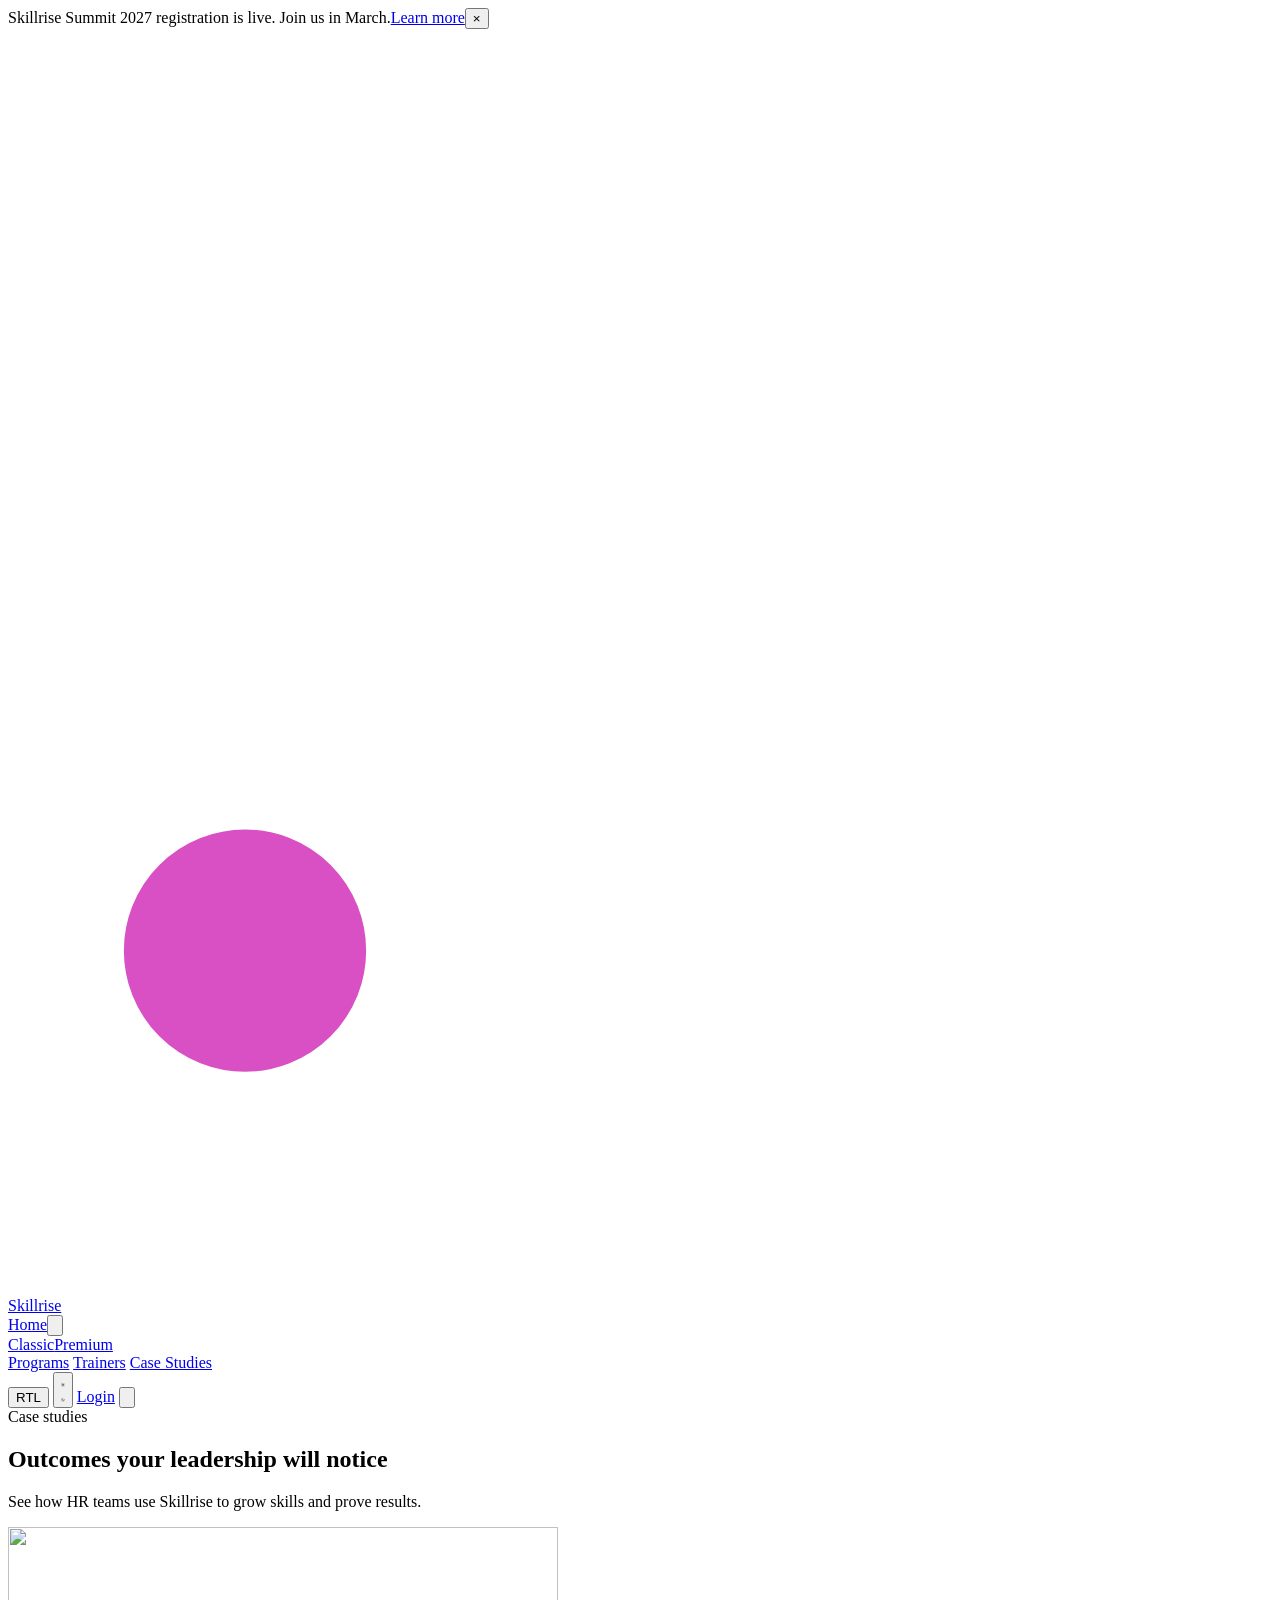
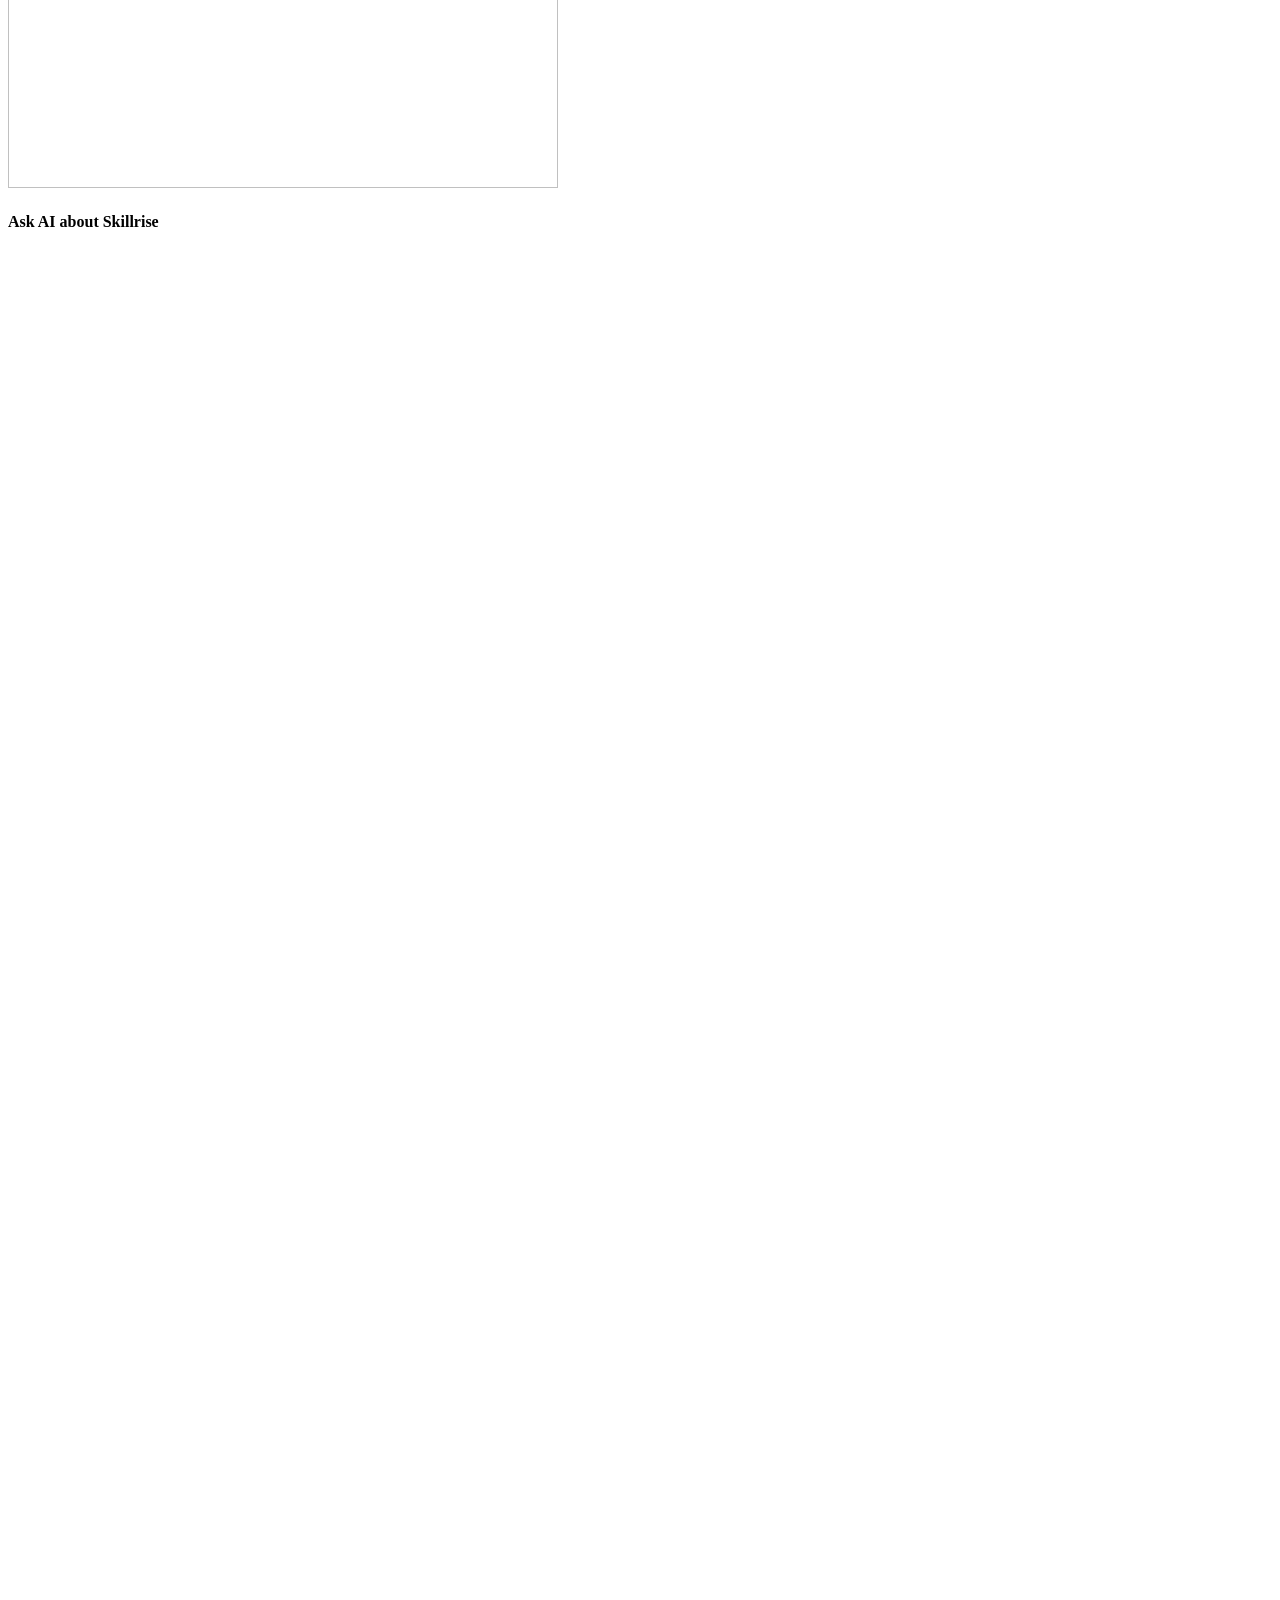
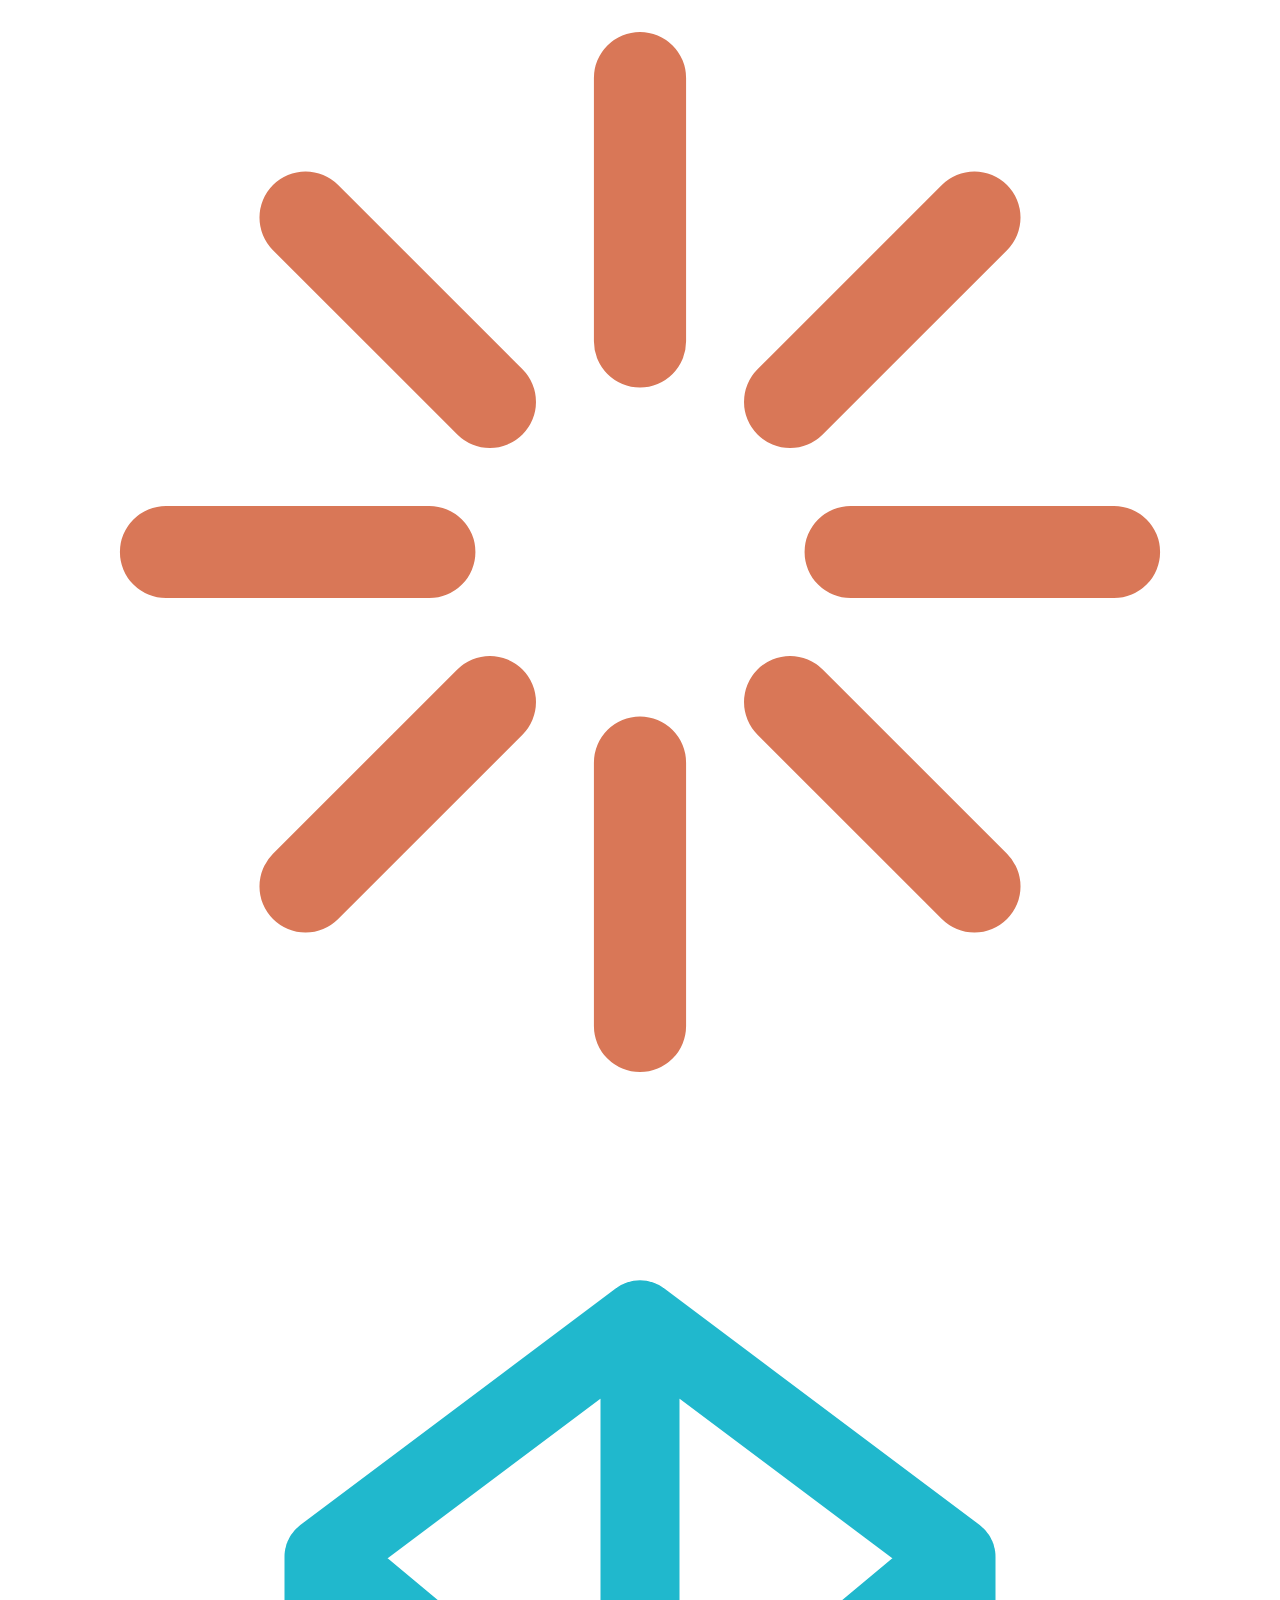
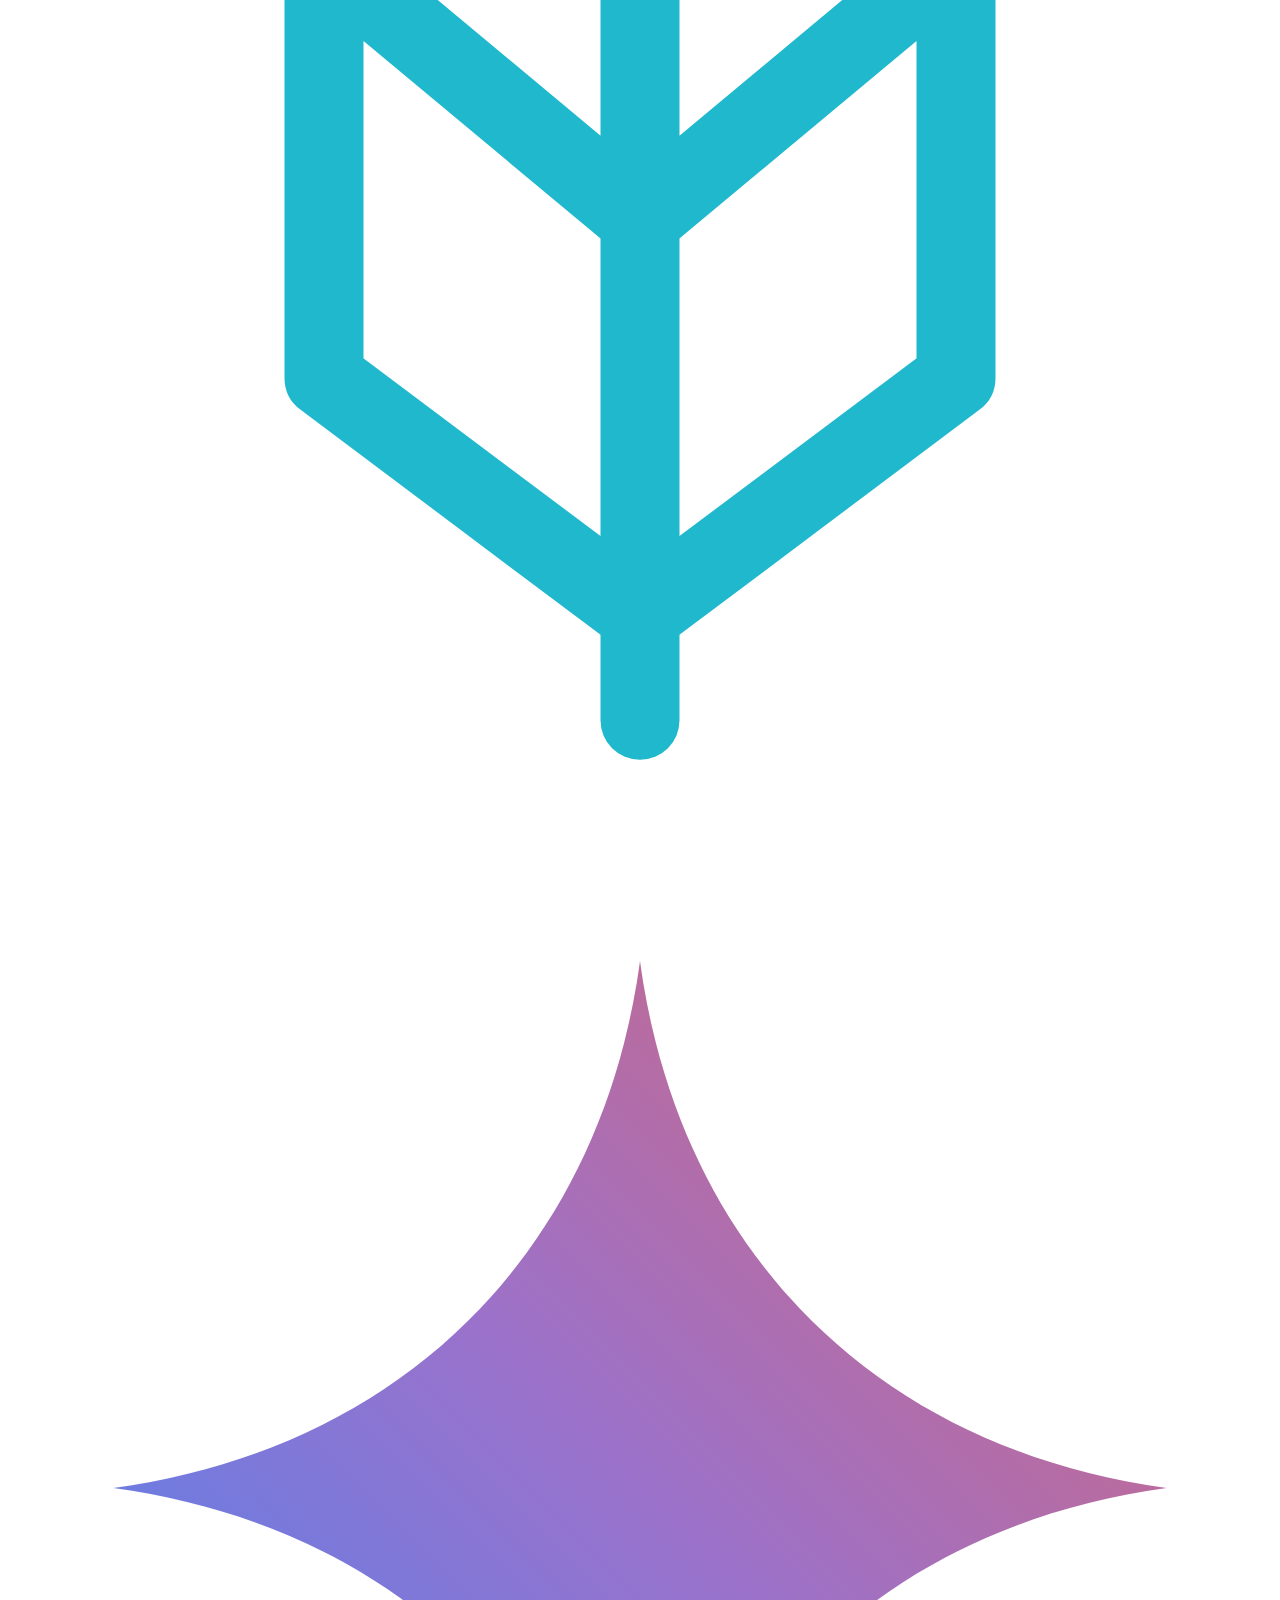
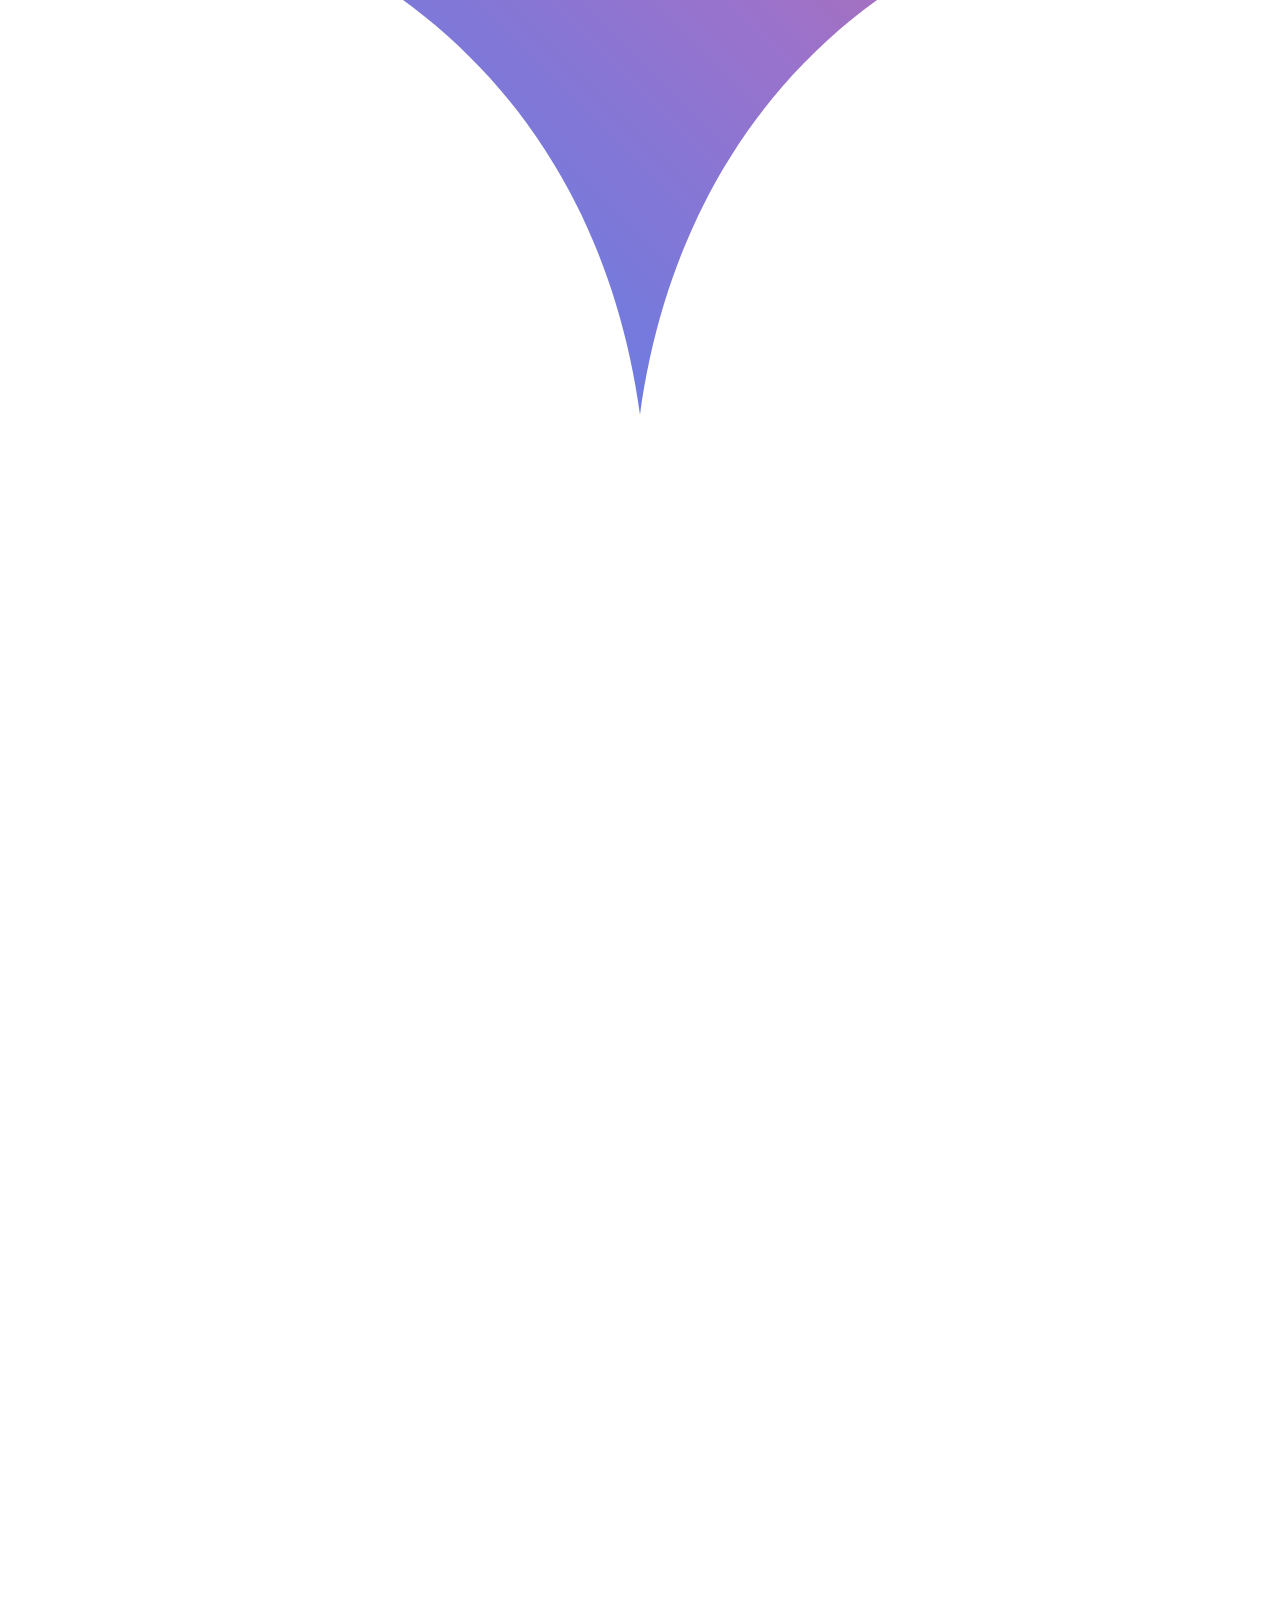
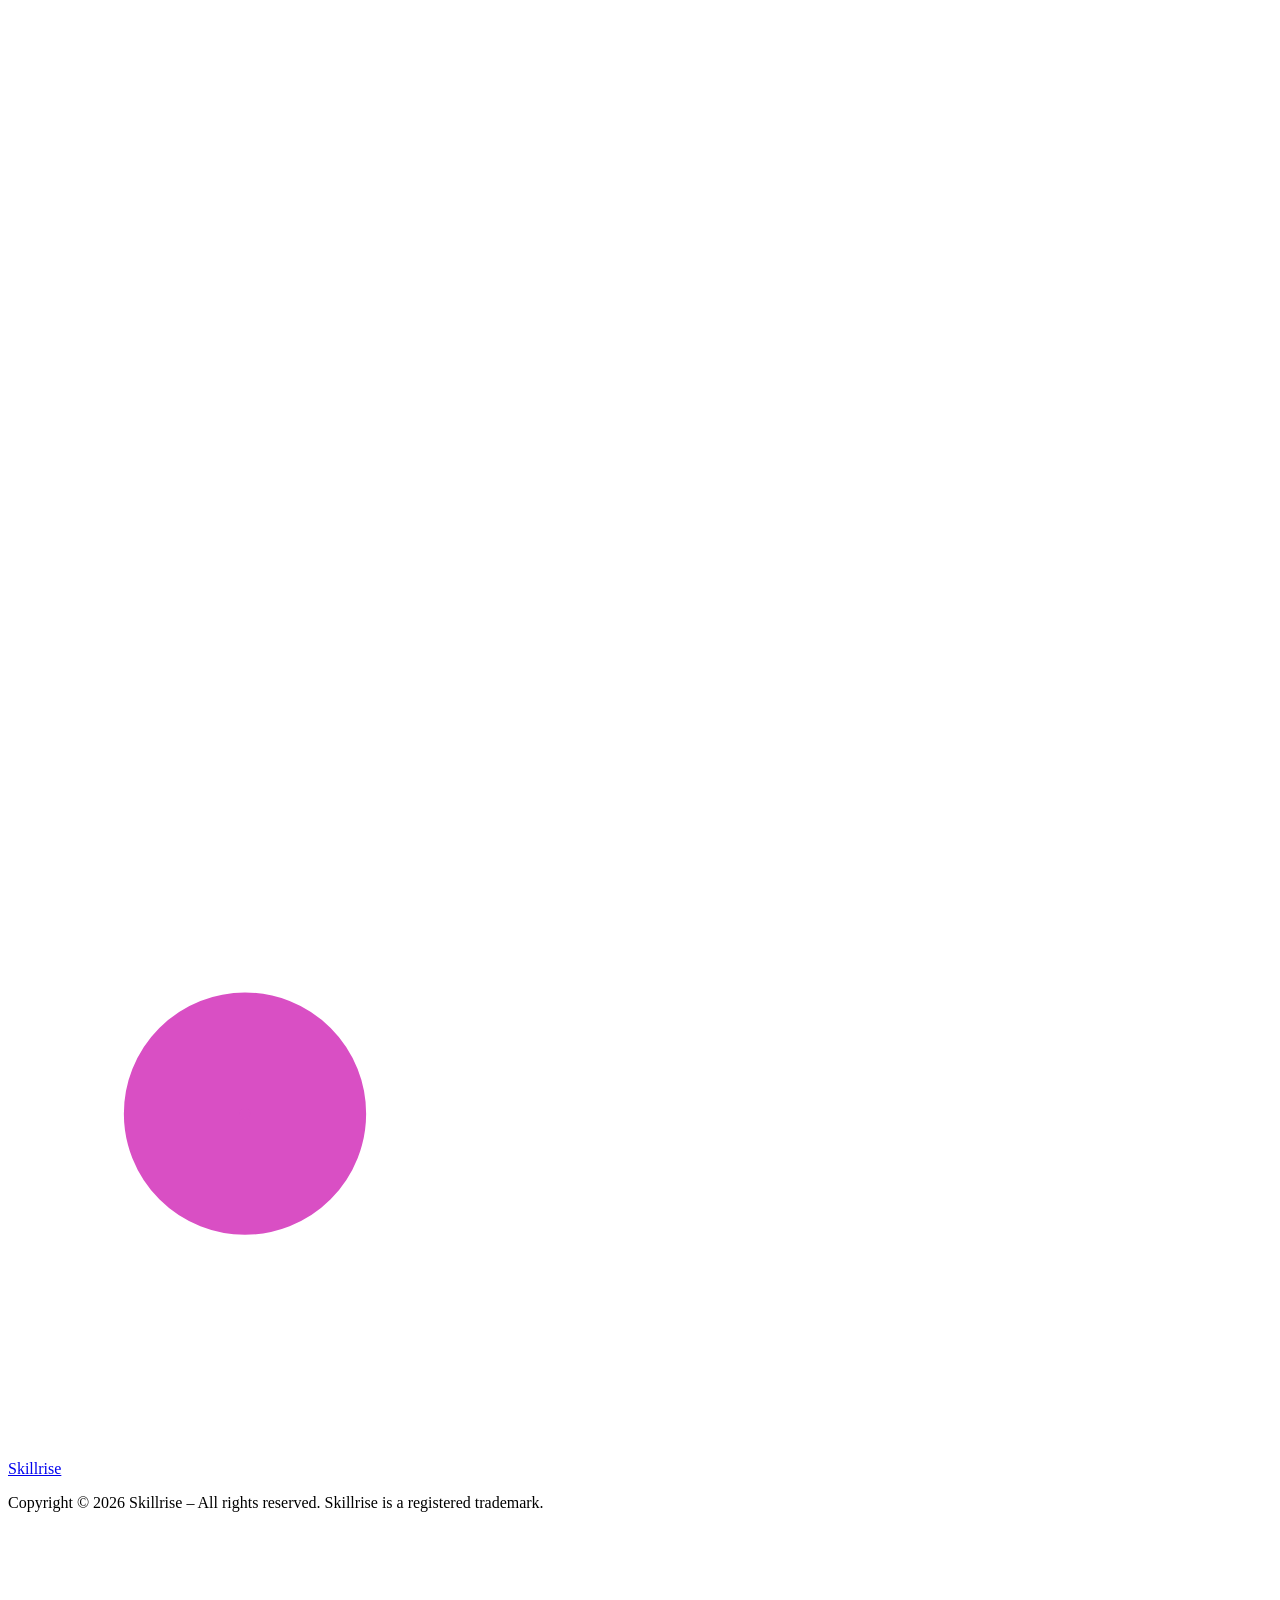
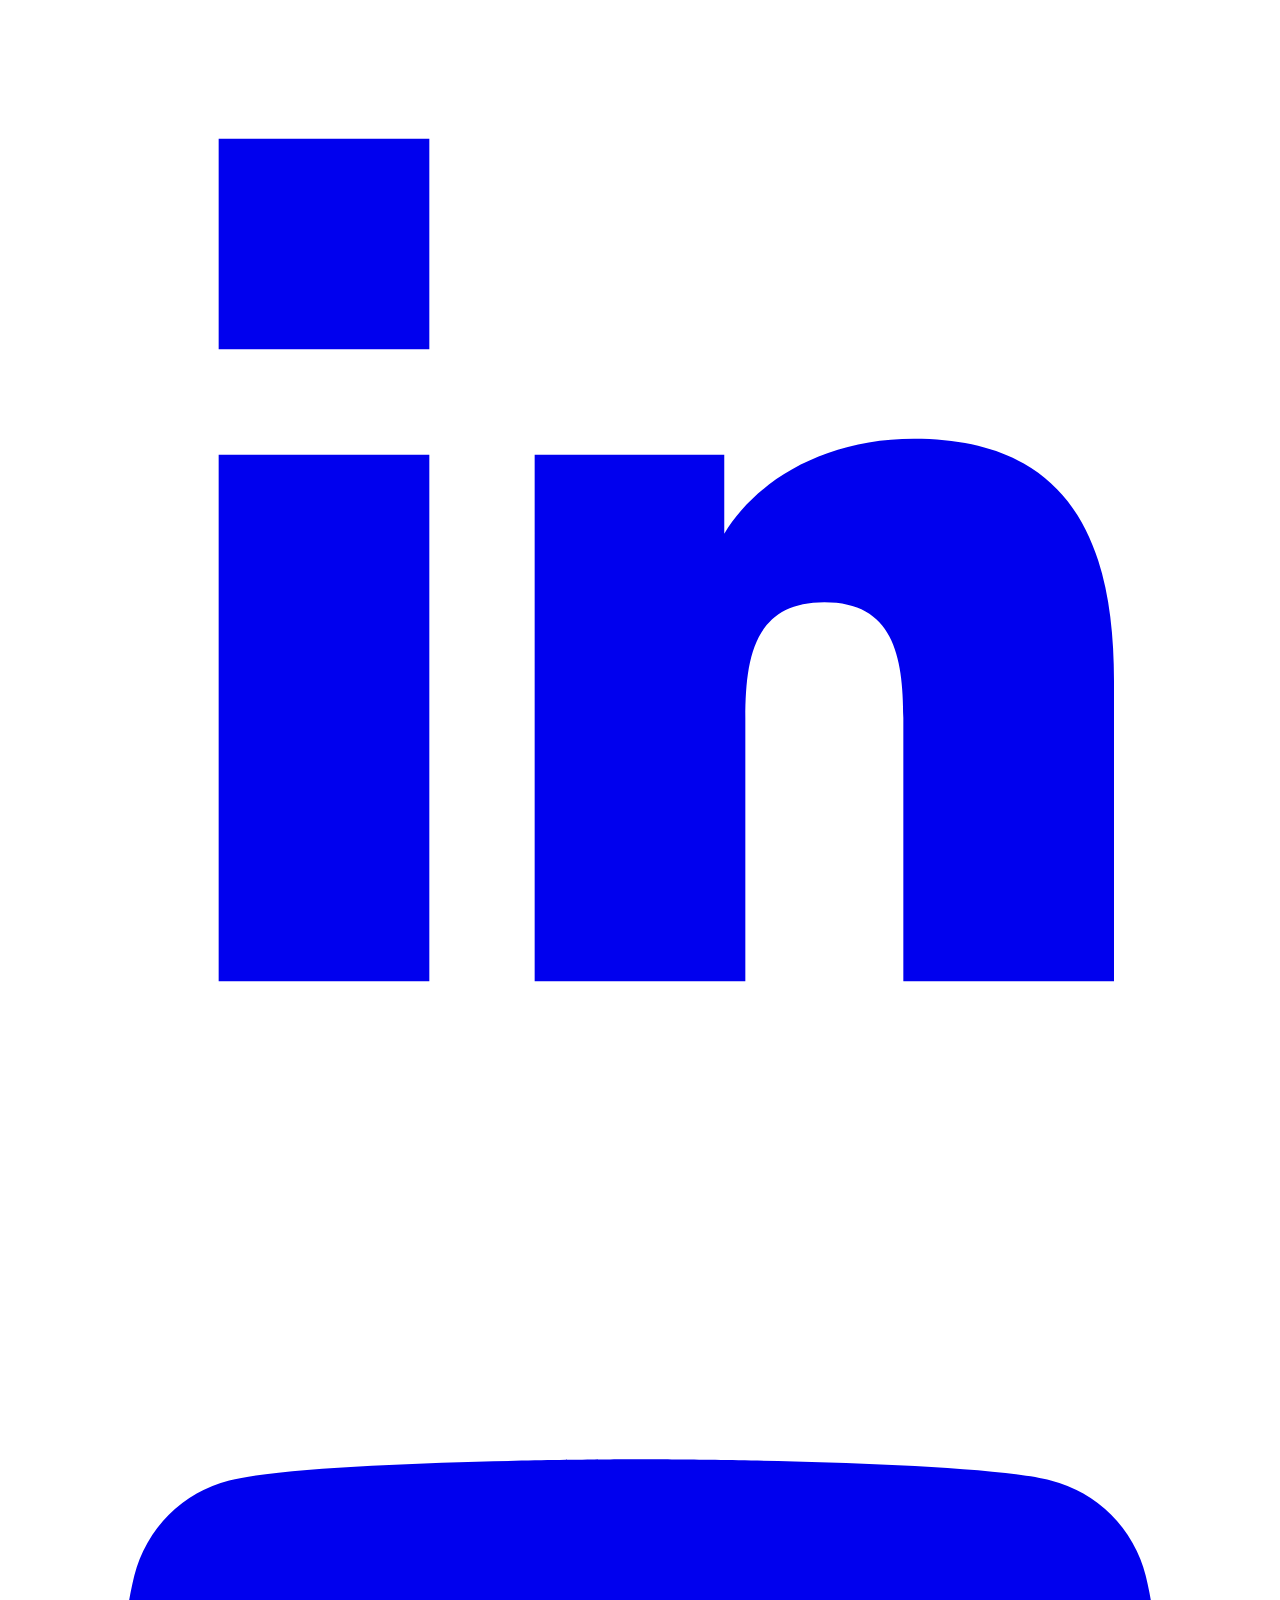
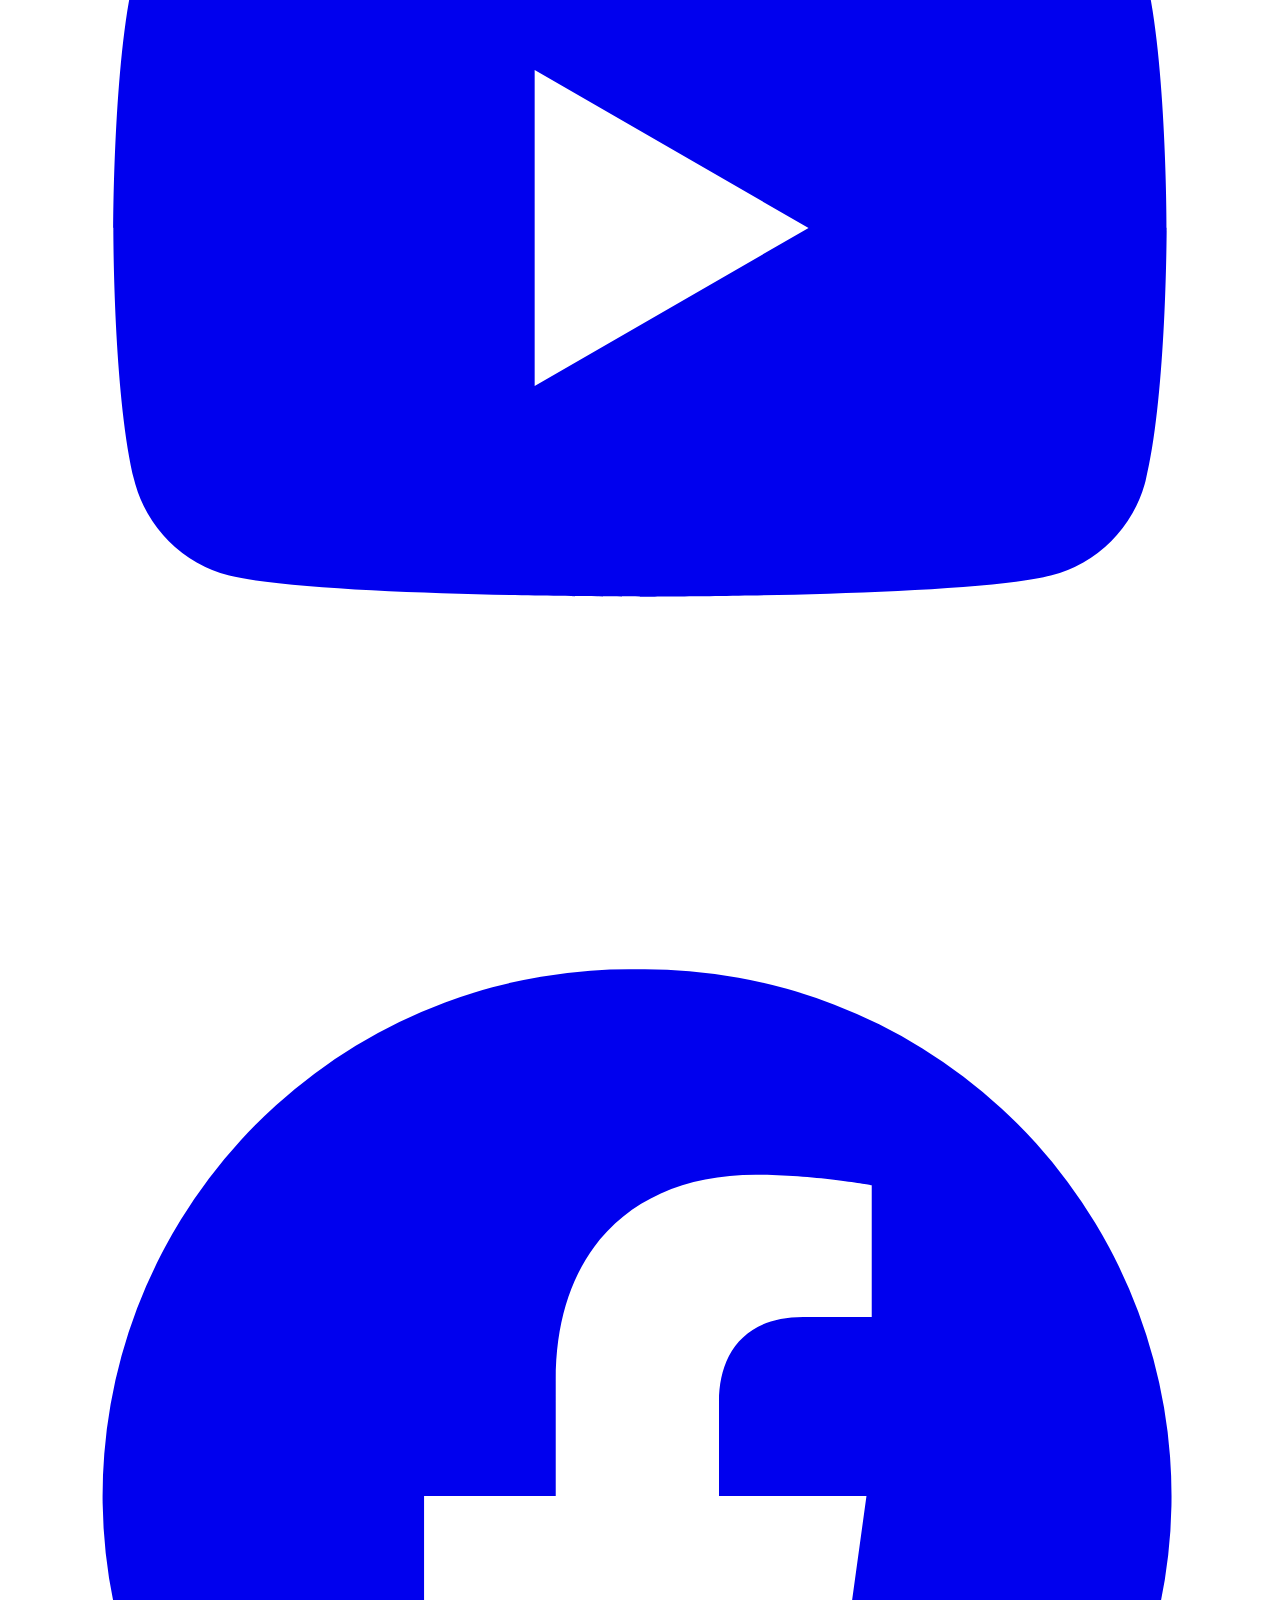
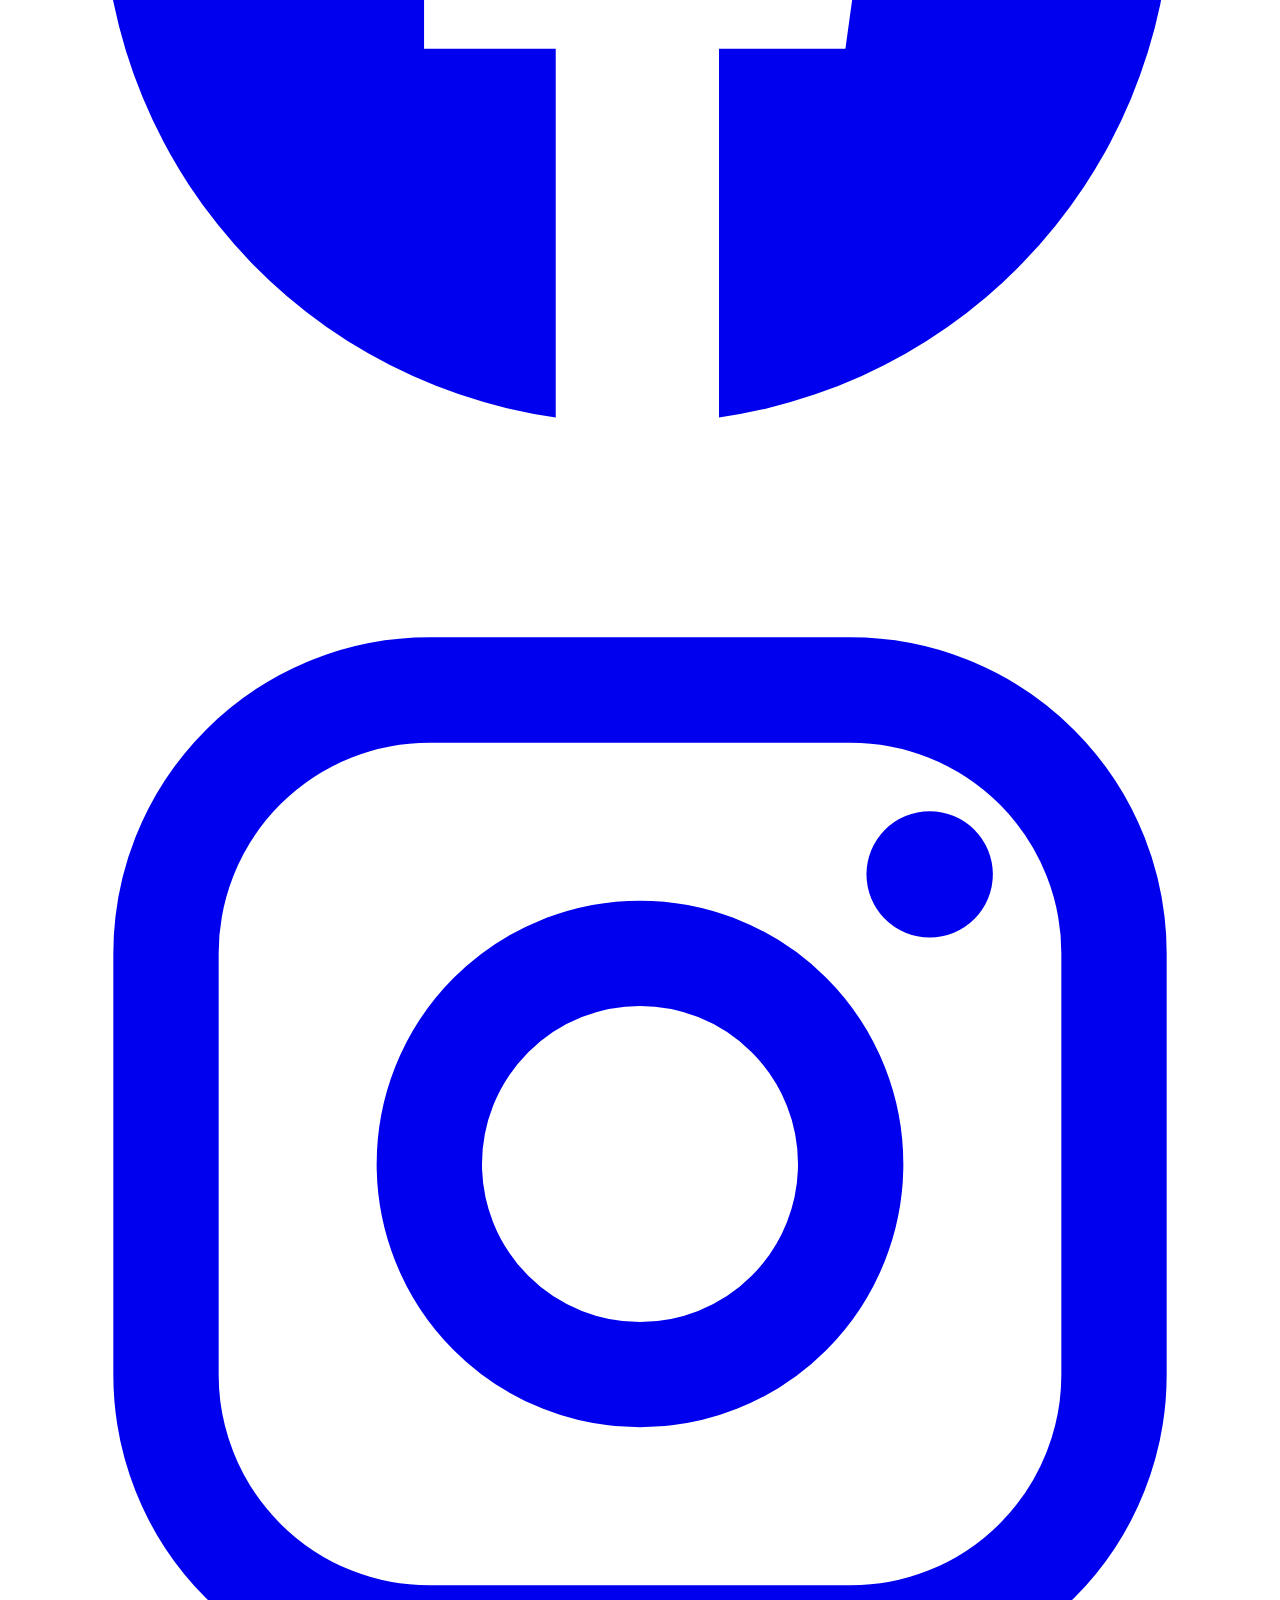
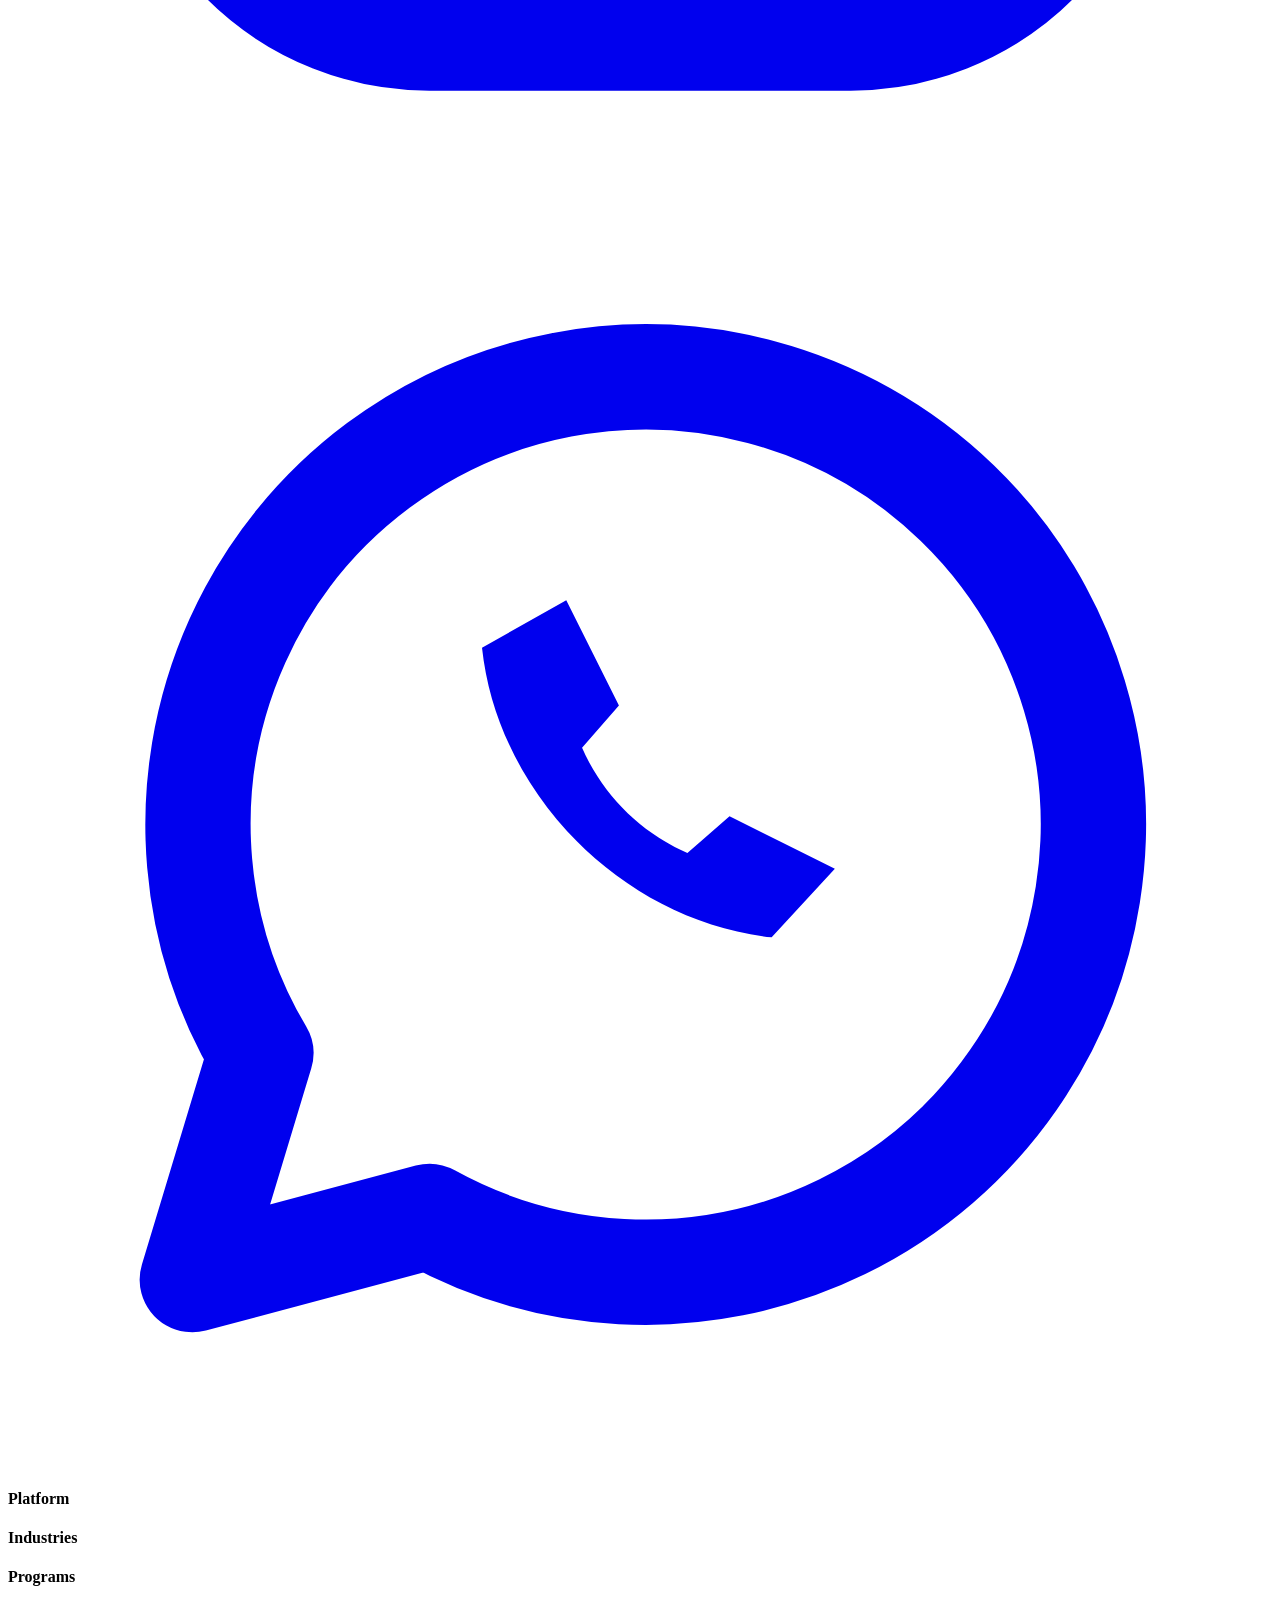
==== case-studies.html @ c1cd97e8 "Add files via upload" ====
<!DOCTYPE html>
<html lang="en" dir="ltr">
<head>
<meta charset="utf-8">
<meta name="viewport" content="width=device-width, initial-scale=1, viewport-fit=cover">
<title>Skillrise – Case Studies</title>
<meta property="og:image" content="assets/img/skillrise-hero.jpg">
<meta property="og:title" content="Skillrise – Corporate training for HR teams">
<link href="https://fonts.googleapis.com/css2?family=Bricolage+Grotesque:wght@600;700;800&family=Figtree:wght@400;500;600;700&display=swap" rel="stylesheet">
<link rel="stylesheet" href="css/base.css">
<link rel="stylesheet" href="css/inner.css">
</head>
<body>
<div class="announce"><span>Skillrise Summit 2027 registration is live. Join us in March.</span><a href="#">Learn more</a><button aria-label="Dismiss announcement">×</button></div>
<header class="site-header">
  <div class="bar">
    <a class="brand" href="index.html" aria-label="Skillrise">
      <span class="logo"><svg viewBox="0 0 24 24" fill="none" stroke="#fff" stroke-width="2.4" stroke-linecap="round" stroke-linejoin="round" aria-hidden="true"><path d="M4 17l6-6 4 4 6-7M14.5 8H20v5.5"/><circle cx="4.5" cy="17.5" r="1.1" fill="#D94FC4" stroke="#D94FC4"/></svg></span>
      Skillrise
    </a>
    <nav id="nav" aria-label="Main">
      <div class="dd"><a href="index.html">Home</a><button class="chev" id="ddBtn" aria-expanded="false" aria-controls="ddMenu" aria-label="Home pages"><svg viewBox="0 0 24 24" fill="none" stroke="currentColor" stroke-width="2" stroke-linecap="round" stroke-linejoin="round"><path d="M6 9l6 6 6-6"/></svg></button><div class="menu" id="ddMenu"><a href="index.html">Classic</a><a href="premium.html">Premium</a></div></div>
      <a href="programs.html">Programs</a>
      <a href="trainers.html">Trainers</a>
      <a href="case-studies.html" aria-current="page">Case Studies</a>
    </nav>
    <div class="tools">
      <button class="icon-btn" id="dir" aria-label="Toggle right-to-left layout">RTL</button>
      <button class="icon-btn" id="theme" aria-label="Toggle dark mode">
        <svg class="sun" viewBox="0 0 24 24" fill="none" stroke="currentColor" stroke-width="2" stroke-linecap="round"><circle cx="12" cy="12" r="4"/><path d="M12 2v2M12 20v2M4.9 4.9l1.4 1.4M17.7 17.7l1.4 1.4M2 12h2M20 12h2M4.9 19.1l1.4-1.4M17.7 6.3l1.4-1.4"/></svg>
        <svg class="moon" viewBox="0 0 24 24" fill="none" stroke="currentColor" stroke-width="2" stroke-linecap="round" stroke-linejoin="round"><path d="M21 12.8A9 9 0 1 1 11.2 3a7 7 0 0 0 9.8 9.8z"/></svg>
      </button>
      <a class="demo" href="login.html">Login</a>
      <button class="icon-btn menu-btn" id="menu" aria-label="Menu" aria-expanded="false"><svg viewBox="0 0 24 24" fill="none" stroke="currentColor" stroke-width="2" stroke-linecap="round"><path d="M4 7h16M4 12h16M4 17h16"/></svg></button>
    </div>
  </div>
</header>
<main class="pg pg-cases" id="case-studies"><section class="ph"><div class="wrap ph-in"><div><span class="eyebrow">Case studies</span><h1 class="h-title">Outcomes your leadership will notice</h1><p>See how HR teams use Skillrise to grow skills and prove results.</p></div><img class="ph-img" src="assets/img/office-building.jpg" alt="" width="550" height="261"></div></section><section class="wrap sec"><div class="chips"></div><div class="cards"></div></section></main>

<footer class="site-footer">
  <div class="ai">
    <h4>Ask AI about Skillrise</h4>
    <div>
      <a href="https://chatgpt.com/?q=Tell%20me%20about%20Skillrise%2C%20the%20corporate%20training%20platform%20for%20HR%20teams" target="_blank" rel="noopener" aria-label="Ask ChatGPT about Skillrise"><svg viewBox="0 0 48 48" fill="none" stroke="#fff" stroke-width="3" stroke-linejoin="round"><path d="M24 5l15 8.5v17L24 39 9 30.5v-17z"/><circle cx="24" cy="22" r="6"/></svg></a>
      <a href="https://claude.ai/new?q=Tell%20me%20about%20Skillrise%2C%20the%20corporate%20training%20platform%20for%20HR%20teams" target="_blank" rel="noopener" aria-label="Ask Claude about Skillrise"><svg viewBox="0 0 48 48" fill="none" stroke="#D97757" stroke-width="3.5" stroke-linecap="round"><path d="M24 6v10M24 32v10M6 24h10M32 24h10M11.3 11.3l7 7M29.7 29.7l7 7M36.7 11.3l-7 7M18.3 29.7l-7 7"/></svg></a>
      <a href="https://www.perplexity.ai/search?q=Tell%20me%20about%20Skillrise%2C%20the%20corporate%20training%20platform%20for%20HR%20teams" target="_blank" rel="noopener" aria-label="Ask Perplexity about Skillrise"><svg viewBox="0 0 48 48" fill="none" stroke="#20B8CD" stroke-width="3" stroke-linejoin="round" stroke-linecap="round"><path d="M24 5v38M12 14l12 10 12-10M12 14v16l12 9 12-9V14M12 14L24 5l12 9"/></svg></a>
      <a href="https://gemini.google.com/app" target="_blank" rel="noopener" aria-label="Ask Gemini about Skillrise"><svg viewBox="0 0 48 48"><defs><linearGradient id="gm" x1="0" y1="1" x2="1" y2="0"><stop offset="0" stop-color="#4285F4"/><stop offset=".5" stop-color="#9B72CB"/><stop offset="1" stop-color="#D96570"/></linearGradient></defs><path fill="url(#gm)" d="M24 4C25.5 15 33 22.5 44 24 33 25.5 25.5 33 24 44 22.5 33 15 25.5 4 24 15 22.5 22.5 15 24 4z"/></svg></a>
      <a href="https://grok.com/?q=Tell%20me%20about%20Skillrise%2C%20the%20corporate%20training%20platform%20for%20HR%20teams" target="_blank" rel="noopener" aria-label="Ask Grok about Skillrise"><svg viewBox="0 0 48 48" fill="none" stroke="#fff" stroke-width="3" stroke-linecap="round"><circle cx="24" cy="24" r="12"/><path d="M38 10L10 38"/></svg></a>
    </div>
  </div>
  <div class="foot">
    <div>
      <a class="brand" href="index.html" aria-label="Skillrise">
        <span class="logo"><svg viewBox="0 0 24 24" fill="none" stroke="#fff" stroke-width="2.4" stroke-linecap="round" stroke-linejoin="round" aria-hidden="true"><path d="M4 17l6-6 4 4 6-7M14.5 8H20v5.5"/><circle cx="4.5" cy="17.5" r="1.1" fill="#D94FC4" stroke="#D94FC4"/></svg></span>
        Skillrise
      </a>
      <p class="copy">Copyright © 2026 Skillrise – All rights reserved. Skillrise is a registered trademark.</p>
      <div class="social">
        <a href="#" aria-label="LinkedIn"><svg viewBox="0 0 24 24" fill="currentColor"><path d="M4 4h4v4H4zM4 10h4v10H4zM10 10h3.6v1.5c.6-1 1.9-1.8 3.6-1.8 3 0 3.8 2 3.8 4.6V20h-4v-5c0-1.2-.2-2.2-1.5-2.2S14 13.8 14 15v5h-4z"/></svg></a>
        <a href="#" aria-label="YouTube"><svg viewBox="0 0 24 24" fill="currentColor"><path d="M21.6 7.2a2.5 2.5 0 0 0-1.8-1.8C18.2 5 12 5 12 5s-6.2 0-7.8.4A2.5 2.5 0 0 0 2.4 7.2C2 8.8 2 12 2 12s0 3.2.4 4.8a2.5 2.5 0 0 0 1.8 1.8C5.8 19 12 19 12 19s6.2 0 7.8-.4a2.5 2.5 0 0 0 1.8-1.8c.4-1.6.4-4.8.4-4.8s0-3.2-.4-4.8zM10 15V9l5.2 3z"/></svg></a>
        <a href="#" aria-label="Facebook"><svg viewBox="0 0 24 24" fill="currentColor"><path d="M12 2a10 10 0 0 0-1.6 19.9v-7H7.9V12h2.5V9.8c0-2.5 1.5-3.9 3.8-3.9 1.1 0 2.2.2 2.2.2v2.5h-1.3c-1.2 0-1.6.8-1.6 1.6V12h2.8l-.4 2.9h-2.4v7A10 10 0 0 0 12 2z"/></svg></a>
        <a href="#" aria-label="Instagram"><svg viewBox="0 0 24 24" fill="currentColor"><rect x="3" y="3" width="18" height="18" rx="5" fill="none" stroke="currentColor" stroke-width="2"/><circle cx="12" cy="12" r="4" fill="none" stroke="currentColor" stroke-width="2"/><circle cx="17.5" cy="6.5" r="1.2"/></svg></a>
        <a href="#" aria-label="WhatsApp"><svg viewBox="0 0 24 24" fill="currentColor"><path d="M3.5 20.5l1.3-4.3A8.5 8.5 0 1 1 8 19.3z" fill="none" stroke="currentColor" stroke-width="2" stroke-linejoin="round"/><path d="M9 8.5c.3 2.8 2.7 5.2 5.5 5.5l1.2-1.3-2-1-.8.7c-.9-.4-1.6-1.1-2-2l.7-.8-1-2z"/></svg></a>
      </div>
      <ul class="legal" id="legal"></ul>
    </div>
    <div><h4>Platform</h4><ul id="c1"></ul><h4>Industries</h4><ul id="c1b"></ul></div>
    <div><h4>Programs</h4><ul id="c2"></ul></div>
    <div><h4>Resources</h4><ul id="c3"></ul><h4>About</h4><ul id="c3b"></ul></div>
    <div><h4>Support</h4><ul id="c4"></ul></div>
  </div>
</footer>
<script src="js/common.js"></script>
<script src="js/data.js"></script>
<script src="js/case-studies.js"></script>
</body>
</html>
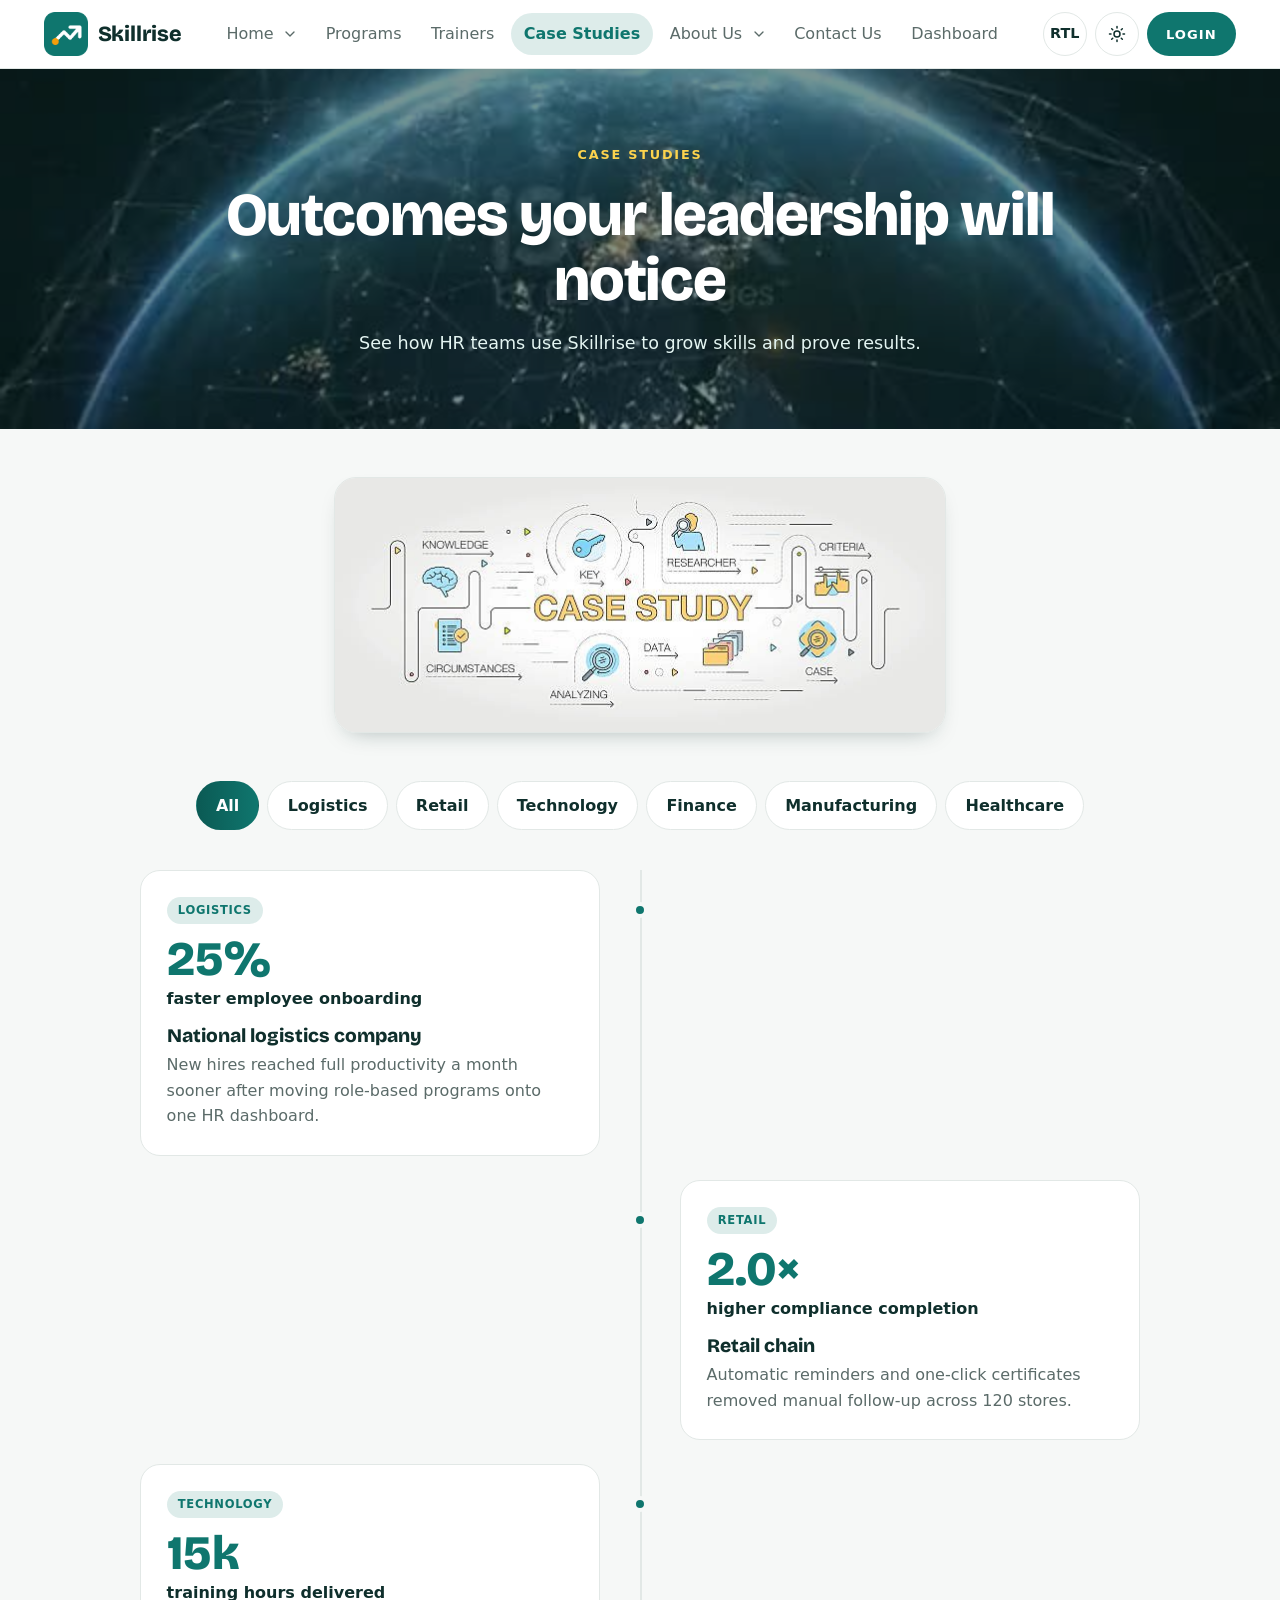
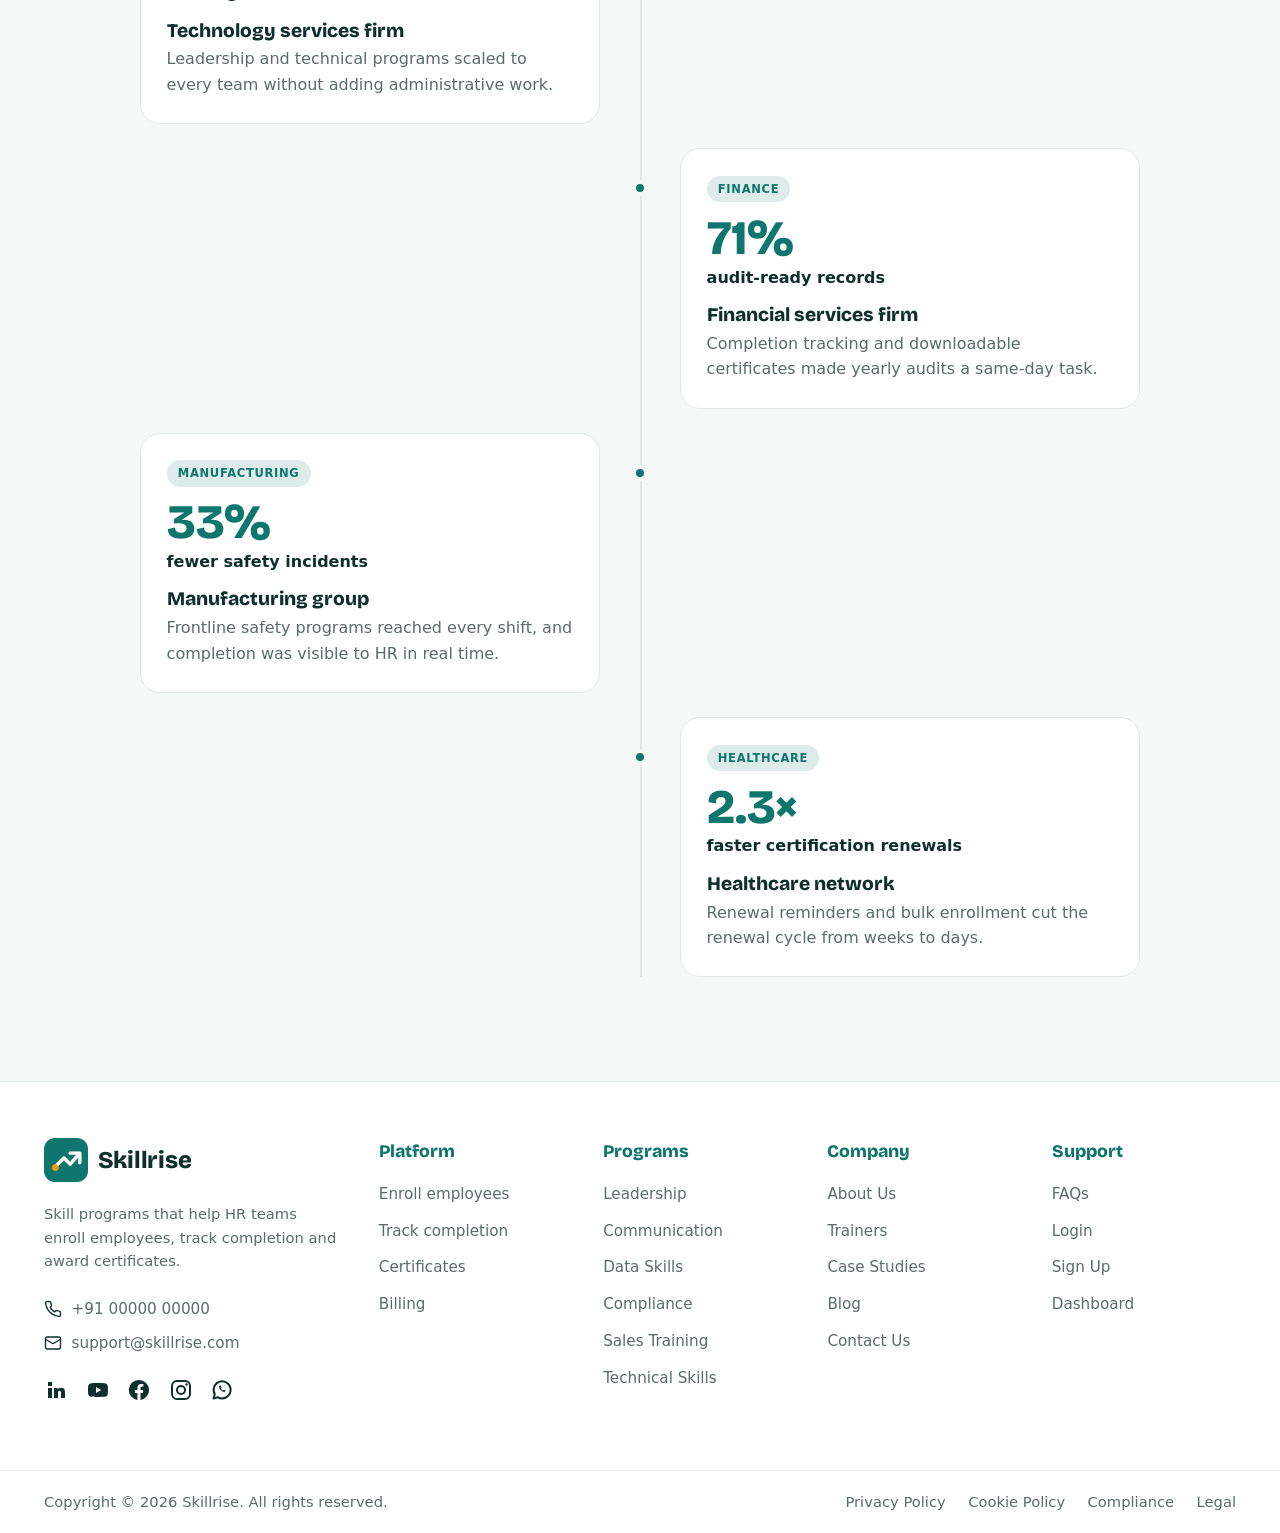
==== commit f49477b6: "Add files via upload" ====
--- a/case-studies.html
+++ b/case-studies.html
@@ -4,27 +4,17 @@
 <meta charset="utf-8">
 <meta name="viewport" content="width=device-width, initial-scale=1, viewport-fit=cover">
 <title>Skillrise – Case Studies</title>
-<meta property="og:image" content="assets/img/skillrise-hero.jpg">
+<link rel="icon" href="assets/img/logo.svg" type="image/svg+xml">
+<meta property="og:image" content="assets/img/poster-city.jpg">
 <meta property="og:title" content="Skillrise – Corporate training for HR teams">
+<meta name="theme-color" content="#0F766E">
 <link href="https://fonts.googleapis.com/css2?family=Bricolage+Grotesque:wght@600;700;800&family=Figtree:wght@400;500;600;700&display=swap" rel="stylesheet">
 <link rel="stylesheet" href="css/base.css">
 <link rel="stylesheet" href="css/inner.css">
+<link rel="stylesheet" href="css/pages.css">
 </head>
 <body>
-<div class="announce"><span>Skillrise Summit 2027 registration is live. Join us in March.</span><a href="#">Learn more</a><button aria-label="Dismiss announcement">×</button></div>
-<header class="site-header">
-  <div class="bar">
-    <a class="brand" href="index.html" aria-label="Skillrise">
-      <span class="logo"><svg viewBox="0 0 24 24" fill="none" stroke="#fff" stroke-width="2.4" stroke-linecap="round" stroke-linejoin="round" aria-hidden="true"><path d="M4 17l6-6 4 4 6-7M14.5 8H20v5.5"/><circle cx="4.5" cy="17.5" r="1.1" fill="#D94FC4" stroke="#D94FC4"/></svg></span>
-      Skillrise
-    </a>
-    <nav id="nav" aria-label="Main">
-      <div class="dd"><a href="index.html">Home</a><button class="chev" id="ddBtn" aria-expanded="false" aria-controls="ddMenu" aria-label="Home pages"><svg viewBox="0 0 24 24" fill="none" stroke="currentColor" stroke-width="2" stroke-linecap="round" stroke-linejoin="round"><path d="M6 9l6 6 6-6"/></svg></button><div class="menu" id="ddMenu"><a href="index.html">Classic</a><a href="premium.html">Premium</a></div></div>
-      <a href="programs.html">Programs</a>
-      <a href="trainers.html">Trainers</a>
-      <a href="case-studies.html" aria-current="page">Case Studies</a>
-    </nav>
-    <div class="tools">
+<header class="site-header"><div class="bar"><a class="brand" href="index.html" aria-label="Skillrise"><img class="logo" src="assets/img/logo.png" alt="Skillrise logo" width="44" height="44">Skillrise</a><nav id="nav" aria-label="Main"><div class="dd"><a href="index.html">Home</a><button class="chev" aria-expanded="false" aria-label="Home menu"><svg viewBox="0 0 24 24" fill="none" stroke="currentColor" stroke-width="2" stroke-linecap="round" stroke-linejoin="round"><path d="M6 9l6 6 6-6"/></svg></button><div class="menu"><a href="index.html">Classic</a><a href="premium.html">Premium</a></div></div><a href="programs.html">Programs</a><a href="trainers.html">Trainers</a><a href="case-studies.html" aria-current="page">Case Studies</a><div class="dd"><a href="about.html">About Us</a><button class="chev" aria-expanded="false" aria-label="About Us menu"><svg viewBox="0 0 24 24" fill="none" stroke="currentColor" stroke-width="2" stroke-linecap="round" stroke-linejoin="round"><path d="M6 9l6 6 6-6"/></svg></button><div class="menu"><a href="about.html">Our story</a><a href="blog.html">Blog</a><a href="faq.html">FAQs</a></div></div><a href="contact.html">Contact Us</a><a href="dashboard.html">Dashboard</a></nav><div class="tools">
       <button class="icon-btn" id="dir" aria-label="Toggle right-to-left layout">RTL</button>
       <button class="icon-btn" id="theme" aria-label="Toggle dark mode">
         <svg class="sun" viewBox="0 0 24 24" fill="none" stroke="currentColor" stroke-width="2" stroke-linecap="round"><circle cx="12" cy="12" r="4"/><path d="M12 2v2M12 20v2M4.9 4.9l1.4 1.4M17.7 17.7l1.4 1.4M2 12h2M20 12h2M4.9 19.1l1.4-1.4M17.7 6.3l1.4-1.4"/></svg>
@@ -35,41 +25,22 @@
     </div>
   </div>
 </header>
-<main class="pg pg-cases" id="case-studies"><section class="ph"><div class="wrap ph-in"><div><span class="eyebrow">Case studies</span><h1 class="h-title">Outcomes your leadership will notice</h1><p>See how HR teams use Skillrise to grow skills and prove results.</p></div><img class="ph-img" src="assets/img/office-building.jpg" alt="" width="550" height="261"></div></section><section class="wrap sec"><div class="chips"></div><div class="cards"></div></section></main>
-
-<footer class="site-footer">
-  <div class="ai">
-    <h4>Ask AI about Skillrise</h4>
-    <div>
-      <a href="https://chatgpt.com/?q=Tell%20me%20about%20Skillrise%2C%20the%20corporate%20training%20platform%20for%20HR%20teams" target="_blank" rel="noopener" aria-label="Ask ChatGPT about Skillrise"><svg viewBox="0 0 48 48" fill="none" stroke="#fff" stroke-width="3" stroke-linejoin="round"><path d="M24 5l15 8.5v17L24 39 9 30.5v-17z"/><circle cx="24" cy="22" r="6"/></svg></a>
-      <a href="https://claude.ai/new?q=Tell%20me%20about%20Skillrise%2C%20the%20corporate%20training%20platform%20for%20HR%20teams" target="_blank" rel="noopener" aria-label="Ask Claude about Skillrise"><svg viewBox="0 0 48 48" fill="none" stroke="#D97757" stroke-width="3.5" stroke-linecap="round"><path d="M24 6v10M24 32v10M6 24h10M32 24h10M11.3 11.3l7 7M29.7 29.7l7 7M36.7 11.3l-7 7M18.3 29.7l-7 7"/></svg></a>
-      <a href="https://www.perplexity.ai/search?q=Tell%20me%20about%20Skillrise%2C%20the%20corporate%20training%20platform%20for%20HR%20teams" target="_blank" rel="noopener" aria-label="Ask Perplexity about Skillrise"><svg viewBox="0 0 48 48" fill="none" stroke="#20B8CD" stroke-width="3" stroke-linejoin="round" stroke-linecap="round"><path d="M24 5v38M12 14l12 10 12-10M12 14v16l12 9 12-9V14M12 14L24 5l12 9"/></svg></a>
-      <a href="https://gemini.google.com/app" target="_blank" rel="noopener" aria-label="Ask Gemini about Skillrise"><svg viewBox="0 0 48 48"><defs><linearGradient id="gm" x1="0" y1="1" x2="1" y2="0"><stop offset="0" stop-color="#4285F4"/><stop offset=".5" stop-color="#9B72CB"/><stop offset="1" stop-color="#D96570"/></linearGradient></defs><path fill="url(#gm)" d="M24 4C25.5 15 33 22.5 44 24 33 25.5 25.5 33 24 44 22.5 33 15 25.5 4 24 15 22.5 22.5 15 24 4z"/></svg></a>
-      <a href="https://grok.com/?q=Tell%20me%20about%20Skillrise%2C%20the%20corporate%20training%20platform%20for%20HR%20teams" target="_blank" rel="noopener" aria-label="Ask Grok about Skillrise"><svg viewBox="0 0 48 48" fill="none" stroke="#fff" stroke-width="3" stroke-linecap="round"><circle cx="24" cy="24" r="12"/><path d="M38 10L10 38"/></svg></a>
-    </div>
-  </div>
-  <div class="foot">
-    <div>
-      <a class="brand" href="index.html" aria-label="Skillrise">
-        <span class="logo"><svg viewBox="0 0 24 24" fill="none" stroke="#fff" stroke-width="2.4" stroke-linecap="round" stroke-linejoin="round" aria-hidden="true"><path d="M4 17l6-6 4 4 6-7M14.5 8H20v5.5"/><circle cx="4.5" cy="17.5" r="1.1" fill="#D94FC4" stroke="#D94FC4"/></svg></span>
-        Skillrise
-      </a>
-      <p class="copy">Copyright © 2026 Skillrise – All rights reserved. Skillrise is a registered trademark.</p>
-      <div class="social">
+<main class="pg pg-cases" id="case-studies"><section class="ph vhero center"><video class="vbg" data-v="earth" data-p="poster-earth" muted loop playsinline preload="none" aria-hidden="true"></video><div class="wrap"><span class="eyebrow">Case studies</span><h1 class="h-title">Outcomes your leadership will notice</h1><p>See how HR teams use Skillrise to grow skills and prove results.</p></div></section>
+<section class="wrap" style="padding-block-start:3rem"><div class="reveal" style="text-align:center"><img class="fig" src="assets/img/case-study-graphic.jpg" alt="Case study framework: analysis, data and outcomes" width="612" height="255" style="max-width:612px;margin-inline:auto" loading="lazy"></div></section>
+<section class="wrap sec"><div class="chips center"></div><div class="timeline"></div></section></main>
+<footer class="site-footer"><div class="foot">
+<div><a class="brand" href="index.html" aria-label="Skillrise"><img class="logo" src="assets/img/logo.png" alt="Skillrise logo" width="44" height="44">Skillrise</a><p class="copy">Skill programs that help HR teams enroll employees, track completion and award certificates.</p><ul class="fcontact"><li><svg viewBox="0 0 24 24" aria-hidden="true"><path d="M22 16.92v3a2 2 0 0 1-2.18 2 19.8 19.8 0 0 1-8.63-3.07 19.5 19.5 0 0 1-6-6A19.8 19.8 0 0 1 2.12 4.18 2 2 0 0 1 4.11 2h3a2 2 0 0 1 2 1.72c.13.96.36 1.9.7 2.81a2 2 0 0 1-.45 2.11L8.09 9.91a16 16 0 0 0 6 6l1.27-1.27a2 2 0 0 1 2.11-.45c.9.34 1.85.57 2.81.7A2 2 0 0 1 22 16.92z"/></svg><a href="tel:+910000000000" dir="ltr">+91 00000 00000</a></li><li><svg viewBox="0 0 24 24" aria-hidden="true"><rect x="2" y="4" width="20" height="16" rx="2"/><path d="m22 7-10 6L2 7"/></svg><a href="mailto:support@skillrise.com">support@skillrise.com</a></li></ul><div class="social">
         <a href="#" aria-label="LinkedIn"><svg viewBox="0 0 24 24" fill="currentColor"><path d="M4 4h4v4H4zM4 10h4v10H4zM10 10h3.6v1.5c.6-1 1.9-1.8 3.6-1.8 3 0 3.8 2 3.8 4.6V20h-4v-5c0-1.2-.2-2.2-1.5-2.2S14 13.8 14 15v5h-4z"/></svg></a>
         <a href="#" aria-label="YouTube"><svg viewBox="0 0 24 24" fill="currentColor"><path d="M21.6 7.2a2.5 2.5 0 0 0-1.8-1.8C18.2 5 12 5 12 5s-6.2 0-7.8.4A2.5 2.5 0 0 0 2.4 7.2C2 8.8 2 12 2 12s0 3.2.4 4.8a2.5 2.5 0 0 0 1.8 1.8C5.8 19 12 19 12 19s6.2 0 7.8-.4a2.5 2.5 0 0 0 1.8-1.8c.4-1.6.4-4.8.4-4.8s0-3.2-.4-4.8zM10 15V9l5.2 3z"/></svg></a>
         <a href="#" aria-label="Facebook"><svg viewBox="0 0 24 24" fill="currentColor"><path d="M12 2a10 10 0 0 0-1.6 19.9v-7H7.9V12h2.5V9.8c0-2.5 1.5-3.9 3.8-3.9 1.1 0 2.2.2 2.2.2v2.5h-1.3c-1.2 0-1.6.8-1.6 1.6V12h2.8l-.4 2.9h-2.4v7A10 10 0 0 0 12 2z"/></svg></a>
         <a href="#" aria-label="Instagram"><svg viewBox="0 0 24 24" fill="currentColor"><rect x="3" y="3" width="18" height="18" rx="5" fill="none" stroke="currentColor" stroke-width="2"/><circle cx="12" cy="12" r="4" fill="none" stroke="currentColor" stroke-width="2"/><circle cx="17.5" cy="6.5" r="1.2"/></svg></a>
         <a href="#" aria-label="WhatsApp"><svg viewBox="0 0 24 24" fill="currentColor"><path d="M3.5 20.5l1.3-4.3A8.5 8.5 0 1 1 8 19.3z" fill="none" stroke="currentColor" stroke-width="2" stroke-linejoin="round"/><path d="M9 8.5c.3 2.8 2.7 5.2 5.5 5.5l1.2-1.3-2-1-.8.7c-.9-.4-1.6-1.1-2-2l.7-.8-1-2z"/></svg></a>
-      </div>
-      <ul class="legal" id="legal"></ul>
-    </div>
-    <div><h4>Platform</h4><ul id="c1"></ul><h4>Industries</h4><ul id="c1b"></ul></div>
-    <div><h4>Programs</h4><ul id="c2"></ul></div>
-    <div><h4>Resources</h4><ul id="c3"></ul><h4>About</h4><ul id="c3b"></ul></div>
-    <div><h4>Support</h4><ul id="c4"></ul></div>
-  </div>
-</footer>
+      </div></div>
+<div><h4>Platform</h4><ul><li><a href="dashboard.html">Enroll employees</a></li><li><a href="dashboard.html">Track completion</a></li><li><a href="dashboard.html">Certificates</a></li><li><a href="dashboard.html">Billing</a></li></ul></div>
+<div><h4>Programs</h4><ul><li><a href="programs.html">Leadership</a></li><li><a href="programs.html">Communication</a></li><li><a href="programs.html">Data Skills</a></li><li><a href="programs.html">Compliance</a></li><li><a href="programs.html">Sales Training</a></li><li><a href="programs.html">Technical Skills</a></li></ul></div>
+<div><h4>Company</h4><ul><li><a href="about.html">About Us</a></li><li><a href="trainers.html">Trainers</a></li><li><a href="case-studies.html">Case Studies</a></li><li><a href="blog.html">Blog</a></li><li><a href="contact.html">Contact Us</a></li></ul></div>
+<div><h4>Support</h4><ul><li><a href="faq.html">FAQs</a></li><li><a href="login.html">Login</a></li><li><a href="signup.html">Sign Up</a></li><li><a href="dashboard.html">Dashboard</a></li></ul></div>
+</div><div class="fbottom"><div><span>Copyright © 2026 Skillrise. All rights reserved.</span><ul><li><a href="#">Privacy Policy</a></li><li><a href="#">Cookie Policy</a></li><li><a href="#">Compliance</a></li><li><a href="#">Legal</a></li></ul></div></div></footer>
 <script src="js/common.js"></script>
 <script src="js/data.js"></script>
 <script src="js/case-studies.js"></script>
--- a/css/base.css
+++ b/css/base.css
@@ -0,0 +1,225 @@
+:root{
+  --bg:#F6F8F7; --surface:#FFFFFF; --ink:#0F2F2C; --muted:#5B6B69; --line:#E2E8E6;
+  --navy:#0B5A54; --violet:#0F766E; --plum:#0A4A45; --magenta:#F59E0B;
+  --grad:linear-gradient(90deg,#0B5A54,#0F766E);
+  --foot:#0B2B29; --shadow:0 10px 24px -14px rgba(15,47,44,.4); color-scheme:light;
+  box-sizing:border-box; padding-top:env(safe-area-inset-top,0px); padding-bottom:env(safe-area-inset-bottom,0px);
+}
+@media (prefers-color-scheme:dark){
+  :root:not([data-theme="light"]){--bg:#111113;--surface:#18181B;--ink:#F4F4F5;--muted:#A1A1AA;--line:#2C2C31;--foot:#09090B;--violet:#2DD4BF;--magenta:#FBBF24;--shadow:0 10px 24px -14px rgba(0,0,0,.8);color-scheme:dark}
+}
+:root[data-theme="dark"]{--bg:#111113;--surface:#18181B;--ink:#F4F4F5;--muted:#A1A1AA;--line:#2C2C31;--foot:#09090B;--violet:#2DD4BF;--magenta:#FBBF24;--shadow:0 10px 24px -14px rgba(0,0,0,.8);color-scheme:dark}
+*{box-sizing:border-box;margin:0}
+html{scroll-padding-top:env(safe-area-inset-top,0px)}
+body{background:var(--bg);color:var(--ink);font:400 1rem/1.6 "Figtree",system-ui,sans-serif;min-height:100dvh;display:flex;flex-direction:column;transition:background .25s,color .25s}
+h3,h4,.brand{font-family:"Bricolage Grotesque",system-ui,sans-serif}
+a{color:inherit;text-decoration:none}
+button{font:inherit;color:inherit;cursor:pointer}
+ul{list-style:none;padding:0}
+:focus-visible{outline:3px solid var(--magenta);outline-offset:2px;border-radius:10px}
+
+/* Header */
+.site-header{position:sticky;top:env(safe-area-inset-top,0px);z-index:20;background:color-mix(in srgb,var(--bg) 90%,transparent);backdrop-filter:blur(10px);border-block-end:1px solid var(--line)}
+.bar{max-width:1240px;margin-inline:auto;padding:.75rem 1.5rem;display:grid;grid-template-columns:1fr auto 1fr;align-items:center;gap:1.5rem}
+.brand{display:flex;align-items:center;gap:.6rem;font-weight:800;font-size:1.35rem;letter-spacing:-.01em}
+.logo{width:34px;height:34px;border-radius:10px;background:var(--grad);display:grid;place-items:center;flex:none}
+.logo svg{width:22px;height:22px}
+nav{display:flex;gap:.25rem;justify-self:center}
+nav a{padding:.5rem .95rem;border-radius:999px;font-weight:500;color:var(--muted);transition:color .2s,background .2s}
+nav a:hover{color:var(--ink);background:color-mix(in srgb,var(--violet) 12%,transparent)}
+nav a[aria-current="page"]{color:var(--ink);background:color-mix(in srgb,var(--violet) 16%,transparent);font-weight:600}
+.tools{display:flex;align-items:center;gap:.5rem;justify-self:end}
+.icon-btn{height:44px;width:44px;min-width:44px;padding:0;border-radius:999px;border:1px solid var(--line);background:var(--surface);font-weight:600;font-size:.9rem;display:grid;place-items:center}
+.icon-btn:hover{border-color:var(--violet)}
+.icon-btn svg{width:18px;height:18px}
+.demo{height:44px;padding-inline:1.6rem;border-radius:999px;background:var(--grad);color:#fff;font-weight:700;font-size:.92rem;letter-spacing:.1em;text-transform:uppercase;display:inline-flex;align-items:center;white-space:nowrap;box-shadow:0 8px 20px -10px var(--violet)}
+.demo:hover{filter:brightness(1.15)}
+.demo{position:relative;overflow:hidden}
+.demo::after{content:"";position:absolute;top:0;left:0;height:100%;width:45%;background:linear-gradient(105deg,transparent,rgba(255,255,255,.6),transparent);transform:translateX(-160%) skewX(-20deg);animation:shine 3.2s ease-in-out infinite;pointer-events:none}
+@keyframes shine{0%{transform:translateX(-160%) skewX(-20deg)}55%,100%{transform:translateX(320%) skewX(-20deg)}}
+@media (prefers-reduced-motion:reduce){.demo::after{animation:none;display:none}}
+.menu-btn{display:none;background:#1c1c24;color:#fff;border-color:#1c1c24}
+.moon{display:none}
+:root[data-theme="dark"] .sun{display:none}
+:root[data-theme="dark"] .moon{display:block}
+@media (prefers-color-scheme:dark){:root:not([data-theme="light"]) .sun{display:none}:root:not([data-theme="light"]) .moon{display:block}}
+
+/* Header gradient */
+:root{--hg:linear-gradient(100deg,#0A4A45,#F59E0B)}
+:root[data-theme="dark"]{--hg:linear-gradient(100deg,#17171A,#26262B)}
+@media (prefers-color-scheme:dark){:root:not([data-theme="light"]){--hg:linear-gradient(100deg,#17171A,#26262B)}}
+.site-header{background:var(--hg);border:0;backdrop-filter:none;color:#fff;box-shadow:var(--shadow)}
+.site-header::before{content:"";position:absolute;inset:0;background-image:linear-gradient(rgba(255,255,255,.14) 1px,transparent 1px),linear-gradient(90deg,rgba(255,255,255,.14) 1px,transparent 1px);background-size:112px 28px;pointer-events:none}
+.site-header .bar{position:relative}
+.site-header .logo{background:#fff}
+.site-header .logo svg{stroke:var(--navy)}
+.site-header nav a{color:rgba(255,255,255,.88)}
+.site-header nav a:hover{color:#fff;background:rgba(255,255,255,.16)}
+.site-header nav a[aria-current="page"]{color:#fff;background:rgba(255,255,255,.24)}
+.site-header .icon-btn{background:rgba(255,255,255,.14);border-color:rgba(255,255,255,.4);color:#fff}
+.site-header .icon-btn:hover{background:rgba(255,255,255,.26);border-color:#fff}
+.site-header .menu-btn{background:#1c1c24;border-color:#1c1c24}
+.site-header .demo{box-shadow:0 0 0 1.5px rgba(255,255,255,.6)}
+
+/* Footer */
+.site-footer{margin-top:auto;background:var(--foot);color:#fff}
+.foot{max-width:1240px;margin-inline:auto;padding:4rem 1.5rem 3rem;display:grid;grid-template-columns:1.6fr 1fr 1fr 1fr 1fr;gap:2.5rem}
+.foot .brand{font-size:1.5rem}
+.copy{color:#C9C7F0;font-size:.92rem;margin-block:1.25rem 1.5rem;max-width:36ch}
+.social{display:flex;gap:1.1rem;margin-block-end:1.75rem}
+.social a{display:grid;color:#fff}
+.social a:hover{color:var(--magenta)}
+.social svg{width:24px;height:24px}
+.foot h4{font-size:1.1rem;font-weight:800;margin-block-end:.9rem}
+.foot h4:not(:first-child){margin-block-start:1.75rem}
+.foot li{margin-block-end:.7rem}
+.foot li a{color:#E4E2FA;font-weight:500;font-size:.95rem}
+.foot li a:hover{color:var(--magenta);text-decoration:underline;text-underline-offset:4px}
+.legal li{margin-block-end:.8rem}
+
+.ai{max-width:1240px;margin-inline:auto;padding:3.5rem 1.5rem 0;text-align:center}
+.ai h4{font-size:1.05rem;font-weight:800;letter-spacing:.05em;text-transform:uppercase;margin-block-end:1.5rem}
+.ai div{display:flex;justify-content:center;flex-wrap:wrap;gap:1.75rem}
+.ai a{display:grid;transition:transform .2s}
+.ai a:hover{transform:translateY(-4px)}
+.ai svg{width:40px;height:40px}
+.ai+.foot{padding-block-start:3.5rem}
+@media (max-width:1000px){.foot{grid-template-columns:1fr 1fr 1fr}.foot>div:first-child{grid-column:1/-1}}
+@media (max-width:1100px){
+  .bar{display:flex;position:relative;gap:.6rem}
+  .tools{margin-inline-start:auto}
+  .menu-btn{display:grid}
+  nav{display:none;position:absolute;inset-inline:0;top:100%;flex-direction:column;background:var(--bg);border-block-end:1px solid var(--line);padding:.75rem 1.5rem 1rem}
+  nav.open{display:flex}
+  .demo{padding-inline:1.1rem;font-size:.8rem}
+}
+@media (max-width:600px){.foot{grid-template-columns:1fr 1fr}}
+@media (max-width:420px){.foot{grid-template-columns:1fr}.icon-btn#dir{display:none}}
+@media (max-width:1100px){.site-header nav{background:var(--plum);border:0}}
+
+/* shared page utils */
+.wrap{max-width:1240px;margin-inline:auto;padding-inline:1.5rem}
+.sec{padding-block:5rem}
+.eyebrow{display:inline-block;font-weight:700;font-size:.8rem;letter-spacing:.14em;text-transform:uppercase;color:var(--violet);margin-block-end:1rem}
+.h-title{font-family:"Bricolage Grotesque",sans-serif;font-weight:800;line-height:1.08;letter-spacing:-.02em;font-size:clamp(2.2rem,5vw,3.8rem)}
+h2.h-title{font-size:clamp(1.8rem,3.6vw,2.8rem)}
+.h-sub{font-size:1.15rem;color:var(--muted);max-width:56ch;margin-block-start:1rem}
+.btn-o{height:44px;padding-inline:1.5rem;border-radius:999px;border:1.5px solid currentColor;display:inline-flex;align-items:center;font-weight:700;font-size:.92rem;letter-spacing:.08em;text-transform:uppercase;transition:background .2s,color .2s}
+.btn-o:hover{background:var(--ink);color:var(--bg);border-color:var(--ink)}
+.reveal{opacity:0;transform:translateY(28px);transition:opacity .8s cubic-bezier(.2,.7,.2,1) var(--d,0s),transform .8s cubic-bezier(.2,.7,.2,1) var(--d,0s)}
+.reveal.in{opacity:1;transform:none}
+@media (prefers-reduced-motion:reduce){.reveal{opacity:1;transform:none;transition:none}*{animation:none!important}}
+.switch{position:fixed;inset-inline-end:1rem;bottom:calc(1rem + env(safe-area-inset-bottom,0px));z-index:30;display:flex;background:var(--surface);border:1px solid var(--line);border-radius:999px;padding:.25rem;box-shadow:var(--shadow);font-size:.85rem;font-weight:600}
+.switch a{padding:.4rem .9rem;border-radius:999px;color:var(--muted)}
+.switch a.on{background:var(--grad);color:#fff}
+
+.logos{border-block:1px solid var(--line);padding-block:1.5rem;overflow:hidden;text-align:center}
+.logos p{color:var(--muted);font-weight:600;font-size:.8rem;letter-spacing:.12em;text-transform:uppercase;margin-block-end:1rem}
+.track{display:flex;gap:3.5rem;width:max-content;animation:slide 28s linear infinite}
+.track span{font:800 1.4rem "Bricolage Grotesque",sans-serif;color:var(--muted);opacity:.7;white-space:nowrap}
+@keyframes slide{to{transform:translateX(-50%)}}
+[dir="rtl"] .track{animation-direction:reverse}
+@keyframes fillw{to{width:var(--w)}}
+.announce{background:var(--foot);color:#fff;font-size:.9rem;display:flex;gap:.8rem;justify-content:center;align-items:center;padding:.6rem 3rem;position:relative;text-align:center;animation:annin .7s cubic-bezier(.2,.7,.2,1)}
+@keyframes annin{from{opacity:0;transform:translateY(-100%)}}
+.announce a{font-weight:700;background:linear-gradient(90deg,#5EEAD4,#FCD34D);-webkit-background-clip:text;background-clip:text;color:transparent;text-decoration:underline;text-decoration-color:#5EEAD4}
+.announce button{position:absolute;inset-inline-end:1rem;top:50%;transform:translateY(-50%);background:none;border:0;color:#fff;font-size:1.4rem;line-height:1}
+
+/* Home dropdown */
+.dd{position:relative;display:flex;align-items:center}
+.site-header .dd>a{padding-inline-end:.2rem}
+.chev{background:none;border:0;display:grid;place-items:center;padding:.35rem;margin-inline-end:.3rem;border-radius:6px;color:#fff}
+.chev svg{width:16px;height:16px;transition:transform .25s}
+.chev[aria-expanded="true"] svg,.dd:hover .chev svg{transform:rotate(180deg)}
+@keyframes mnu{from{opacity:0;transform:translateY(-6px)}}
+.menu{display:none;position:absolute;inset-inline-start:0;top:100%;min-width:190px;background:var(--surface);border:1px solid var(--line);border-radius:14px;padding:.4rem;box-shadow:var(--shadow);animation:mnu .25s both}
+.menu.open{display:block}
+@media (hover:hover){.dd:hover .menu{display:block}}
+.site-header nav .menu a{display:block;color:var(--ink);padding:.6rem .9rem;border-radius:10px;font-weight:500}
+.site-header nav .menu a:hover{color:var(--violet);background:color-mix(in srgb,var(--violet) 12%,transparent)}
+.site-header nav .menu a[aria-current="page"]{color:var(--violet);background:color-mix(in srgb,var(--violet) 16%,transparent);font-weight:700}
+@media (max-width:1100px){.dd{flex-wrap:wrap}.dd>a{flex:1}.site-header nav .menu{position:static;width:100%;background:none;border:0;box-shadow:none;animation:none}.site-header nav .menu a{color:#fff}.site-header nav .menu a:hover,.site-header nav .menu a[aria-current="page"]{color:#fff;background:rgba(255,255,255,.18)}.dd:hover .menu{display:none}.dd:hover .menu.open{display:block}}
+
+/* consistent photo + text rows */
+.split{display:grid;grid-template-columns:1fr 1fr;gap:4rem;align-items:center}
+.fig{display:block;width:100%;height:auto;border-radius:22px;border:1px solid var(--line);box-shadow:var(--shadow)}
+.fig.photo{aspect-ratio:16/10;object-fit:cover}
+.split .ticks{margin-block:1.2rem 1.8rem;display:grid;gap:.6rem;font-weight:500}
+.split .ticks li::before{content:"✓ ";color:var(--violet);font-weight:800}
+.fin .badges{justify-content:flex-start}.fin .demo{margin-block-start:1.5rem}
+@media (max-width:860px){.split{grid-template-columns:1fr;gap:2rem}}
+.fig{transition:transform .45s cubic-bezier(.2,.7,.2,1),box-shadow .45s}
+.h1 .fig:hover{transform:translateY(-8px) scale(1.02);box-shadow:0 30px 60px -24px rgba(15,47,44,.5)}
+
+/* guideline updates: consistent 44px controls, line icons, light/limited brand colour */
+.logo{width:44px;height:44px;border-radius:12px}.logo svg{width:26px;height:26px}
+.ic{display:grid;place-items:center;width:44px;height:44px;border-radius:12px;border:1.5px solid var(--line);color:var(--ink);margin-block-end:1rem;flex:none}
+.ic svg{width:22px;height:22px;fill:none;stroke:currentColor;stroke-width:1.8;stroke-linecap:round;stroke-linejoin:round}
+.fig.photo{aspect-ratio:auto;object-fit:contain}
+.ticks li::before,.h1 .ticks li::before,.h2 .ticks li::before,.h1 .panel li::before{color:var(--ink)!important}
+main>section:last-child{padding-block-end:3rem}
+.step:active,.feat:active,.pc:active,.tc:active,.cc:active,.skill:active,.hw:active,.glass:active,.tr:active{transform:translateY(-4px);box-shadow:var(--shadow)}
+
+/* teal (primary) + amber (secondary) theme, light header and footer */
+.logo{display:block;background:none;border-radius:0;object-fit:contain}
+.demo{background:var(--navy);background:#0F766E;color:#fff}
+.btn-o{position:relative;overflow:hidden;background:#F59E0B;border:0;color:#231500}
+.btn-o:hover{background:#D98708;color:#231500;border-color:#D98708}
+.btn-o::after{content:"";position:absolute;top:0;left:0;height:100%;width:45%;background:linear-gradient(105deg,transparent,rgba(255,255,255,.55),transparent);transform:translateX(-160%) skewX(-20deg);animation:shine 3.2s ease-in-out infinite;pointer-events:none}
+.site-header{background:var(--surface);color:var(--ink);box-shadow:none;border-block-end:1px solid var(--line);backdrop-filter:none}
+.site-header::before{display:none}
+.site-header nav a{color:var(--muted)}
+.site-header nav a:hover{color:var(--ink);background:color-mix(in srgb,var(--violet) 10%,transparent)}
+.site-header nav a[aria-current="page"]{color:var(--violet);background:color-mix(in srgb,var(--violet) 14%,transparent)}
+.site-header .icon-btn,.site-header .menu-btn{background:var(--surface);border:1px solid var(--line);color:var(--ink)}
+.site-header .icon-btn:hover{background:var(--surface);border-color:var(--violet)}
+.site-header .demo,.site-header .btn-o{box-shadow:none}
+.chev{color:var(--muted)}
+.site-footer{background:var(--surface);color:var(--ink);border-block-start:1px solid var(--line)}
+.foot h4{color:var(--violet)}
+.foot li a,.copy{color:var(--muted)}
+.foot li a:hover{color:var(--violet)}
+.social a{color:var(--ink)}.social a:hover{color:var(--violet)}
+.fcontact{display:grid;gap:.6rem;margin-block-end:1.4rem}
+.fcontact li{display:flex;align-items:center;gap:.6rem;margin:0}
+.fcontact svg{width:18px;height:18px;fill:none;stroke:currentColor;stroke-width:1.8;stroke-linecap:round;stroke-linejoin:round;color:var(--ink);flex:none}
+.fcontact a{color:var(--muted);font-weight:500;font-size:.95rem}.fcontact a:hover{color:var(--violet)}
+@media (max-width:1100px){
+  .site-header nav{background:var(--surface);border-block-end:1px solid var(--line);box-shadow:var(--shadow)}
+  .site-header nav .menu a,.site-header nav .menu a:hover,.site-header nav .menu a[aria-current="page"]{color:var(--ink)}
+  .site-header nav .menu a:hover{background:color-mix(in srgb,var(--violet) 10%,transparent)}
+}
+@media (max-width:700px){.site-header .btn-o{display:none}}
+.bar{grid-template-columns:auto 1fr auto}
+.site-header .demo,.site-header .btn-o{white-space:nowrap;padding-inline:1.2rem;font-size:.82rem;letter-spacing:.08em}
+nav a{padding-inline:.8rem}
+
+/* one button look: every redirect button matches Login */
+.btn-o{background:#0F766E;color:#fff;border:0}
+.btn-o:hover{background:#0F766E;color:#fff;filter:brightness(1.15);border-color:transparent}
+.pc .demo{padding-inline:1.1rem}
+/* footer: even columns, bottom bar */
+.foot{grid-template-columns:1.6fr 1fr 1fr 1fr 1fr;gap:2.5rem;align-items:start;padding-block:3.5rem 2.5rem}
+.foot>div{min-width:0}
+.fbottom{border-block-start:1px solid var(--line)}
+.fbottom>div{max-width:1240px;margin-inline:auto;padding:1.2rem 1.5rem;display:flex;justify-content:space-between;align-items:center;gap:1rem;flex-wrap:wrap;color:var(--muted);font-size:.92rem}
+.fbottom ul{display:flex;gap:1.4rem;flex-wrap:wrap}.fbottom a:hover{color:var(--violet)}
+@media (max-width:1000px){.foot{grid-template-columns:1fr 1fr 1fr}.foot>div:first-child{grid-column:1/-1}}
+@media (max-width:600px){.foot{grid-template-columns:1fr 1fr}}
+@media (max-width:420px){.foot{grid-template-columns:1fr}}
+@media (max-width:1100px){.site-header nav{justify-self:stretch;width:auto;left:0;right:0}.site-header nav>a,.site-header .dd{width:100%}}
+
+/* background videos */
+.vbg{position:absolute;inset:0;width:100%;height:100%;object-fit:cover;z-index:0;pointer-events:none}
+.ph .vbg{opacity:.2}
+:root[data-theme="dark"] .ph .vbg{opacity:.3}
+@media (prefers-color-scheme:dark){:root:not([data-theme="light"]) .ph .vbg{opacity:.3}}
+@media (prefers-reduced-motion:reduce){.vbg{display:none}}
+
+/* clear video presentation */
+.ph .vbg{opacity:1}
+.vframe{position:relative;border-radius:22px;overflow:hidden;box-shadow:var(--shadow);border:1px solid var(--line);background:#0B2B29;aspect-ratio:16/9}
+.vframe.wide{aspect-ratio:21/9}
+.vplay{display:block;width:100%;height:100%;object-fit:cover}
+.vtoggle{position:absolute;inset-inline-end:12px;bottom:12px;width:44px;height:44px;border-radius:50%;border:0;background:rgba(11,43,41,.7);color:#fff;display:grid;place-items:center;backdrop-filter:blur(6px);cursor:pointer}
+.vtoggle svg{width:20px;height:20px;fill:currentColor}
--- a/css/inner.css
+++ b/css/inner.css
@@ -0,0 +1,61 @@
+.ph{background:var(--hg);color:#fff;position:relative;overflow:hidden}
+.ph::before{content:"";position:absolute;inset:0;background-image:linear-gradient(rgba(255,255,255,.14) 1px,transparent 1px),linear-gradient(90deg,rgba(255,255,255,.14) 1px,transparent 1px);background-size:112px 28px}
+.ph::after{content:"";position:absolute;width:380px;height:380px;border-radius:50%;background:radial-gradient(circle,rgba(255,255,255,.3),transparent 65%);inset-inline-end:-90px;inset-block-start:-130px;animation:phd 10s ease-in-out infinite}
+@keyframes phd{50%{transform:translate(-40px,40px) scale(1.15)}}
+@keyframes rise{from{opacity:0;transform:translateY(24px)}}
+@keyframes pop{from{opacity:0;transform:translateY(22px) scale(.96)}}
+.ph .wrap{position:relative;z-index:1;padding-block:4rem 4.5rem}
+.ph .eyebrow{color:#fff;opacity:.85;animation:rise .7s both}
+.ph .h-title{animation:rise .8s .1s both}
+.ph p{max-width:58ch;font-size:1.1rem;opacity:.92;margin-block-start:1rem;animation:rise .8s .2s both}
+.pg .sec{padding-block:3rem 5rem}
+.chips{display:flex;flex-wrap:wrap;gap:.5rem;margin-block-end:2rem}
+.chips button{padding:.65rem 1.2rem;border-radius:999px;border:1px solid var(--line);background:var(--surface);font-weight:600;transition:.2s}
+.chips button:hover{border-color:var(--violet)}
+.chips button[aria-pressed="true"]{background:var(--grad);color:#fff;border-color:transparent}
+.cards{display:grid;grid-template-columns:repeat(auto-fill,minmax(270px,1fr));gap:1.25rem}
+.pc,.tc,.cc{background:var(--surface);border:1px solid var(--line);border-radius:20px;padding:1.6rem;transition:transform .3s,box-shadow .3s,border-color .3s}
+.pc:hover,.tc:hover,.cc:hover{transform:translateY(-8px);box-shadow:var(--shadow);border-color:var(--violet)}
+.pop{animation:pop .55s cubic-bezier(.2,.7,.2,1) both;animation-delay:var(--d,0s)}
+.tag{display:inline-block;font-size:.72rem;font-weight:700;letter-spacing:.06em;text-transform:uppercase;padding:.25rem .7rem;border-radius:999px;background:color-mix(in srgb,var(--violet) 14%,transparent);color:var(--violet)}
+.pc h3,.tc h3,.cc h3{font:800 1.2rem "Bricolage Grotesque",sans-serif;margin-block:.9rem .3rem}
+.pc p,.tc p,.cc p{color:var(--muted)}
+.meta{display:flex;align-items:center;justify-content:space-between;margin-block-start:1.2rem}
+.pc .demo{padding-inline:1.1rem;font-size:.78rem}
+.tc{text-align:center}
+.av{width:88px;height:88px;border-radius:50%;display:grid;place-items:center;margin-inline:auto;font:800 1.7rem "Bricolage Grotesque",sans-serif;color:#fff;background:var(--grad);position:relative}
+.av::after{content:"";position:absolute;inset:-7px;border-radius:50%;border:2px dashed var(--violet);opacity:.5;animation:spin2 12s linear infinite paused}
+.tc:hover .av::after{animation-play-state:running}
+@keyframes spin2{to{transform:rotate(1turn)}}
+.cc b{display:block;font:800 3rem/1.1 "Bricolage Grotesque",sans-serif;background:var(--grad);-webkit-background-clip:text;background-clip:text;color:transparent}
+.cc .sm{color:var(--ink);font-weight:700;margin-block-start:.2rem}
+.cc.feat{grid-column:1/-1;background:var(--hg);color:#fff;border:0}
+.cc.feat b{background:none;color:#fff}.cc.feat p,.cc.feat .sm{color:#fff;opacity:.92}
+.cc.feat .tag{background:rgba(255,255,255,.22);color:#fff}
+@media (prefers-reduced-motion:reduce){.pop{animation:none}}
+.ph-in{display:grid;grid-template-columns:1fr auto;gap:2.5rem;align-items:center}
+.ph-img{width:min(100%,380px);height:auto;border-radius:22px;border:1px solid rgba(255,255,255,.35);box-shadow:0 24px 50px -18px rgba(0,0,0,.5);animation:bob2 6s ease-in-out infinite}
+@keyframes bob2{50%{transform:translateY(-10px)}}
+@media (max-width:860px){.ph-in{grid-template-columns:1fr}.ph-img{display:none}}
+.av.ph{padding:0}.av.ph img{width:100%;height:100%;object-fit:cover;object-position:top;border-radius:50%}
+
+.ph{background:var(--surface);color:var(--ink);border-block-end:1px solid var(--line)}
+.ph::before{background-image:linear-gradient(rgba(15,118,110,.07) 1px,transparent 1px),linear-gradient(90deg,rgba(15,118,110,.07) 1px,transparent 1px)}
+.ph::after{background:radial-gradient(circle,rgba(15,118,110,.16),transparent 65%)}
+.ph .eyebrow{color:var(--violet);opacity:1}.ph p{opacity:1;color:var(--muted)}
+.ph-img{border:1px solid var(--line);box-shadow:var(--shadow)}
+.cc.feat{background:var(--surface);color:var(--ink);border:1px solid var(--line)}
+.cc.feat b{background:var(--grad);-webkit-background-clip:text;background-clip:text;color:transparent}
+.cc.feat p,.cc.feat .sm{color:var(--muted);opacity:1}
+.cc.feat .tag{background:color-mix(in srgb,var(--violet) 14%,transparent);color:var(--violet)}
+
+.cth{overflow:hidden;border-radius:14px;margin-block-end:1rem;aspect-ratio:3/2}
+.cth img{width:100%;height:100%;object-fit:cover;display:block;transition:transform .6s}
+.cc:hover .cth img,.post:hover .cth img{transform:scale(1.08)}
+.cc.feat{display:grid;grid-template-columns:1fr 1fr;gap:2rem;align-items:center}.cc.feat .cth{margin:0}
+@media (max-width:700px){.cc.feat{grid-template-columns:1fr}}
+.sk{margin-block-end:3rem}
+.sk-head{display:grid;grid-template-columns:240px 1fr;gap:1.5rem;align-items:center;margin-block-end:1.25rem}
+.sk-head img{display:block;width:100%;height:auto;border-radius:16px;box-shadow:var(--shadow)}
+.sk-head h3{font:800 1.7rem "Bricolage Grotesque",sans-serif;margin-block:.6rem .2rem}.sk-head p{color:var(--muted)}
+@media (max-width:640px){.sk-head{grid-template-columns:1fr}}
--- a/css/pages.css
+++ b/css/pages.css
@@ -0,0 +1,129 @@
+.ph.center .wrap{display:block;text-align:center}
+.ph.center p{margin-inline:auto}
+.ph.center .h-title{max-width:22ch;margin-inline:auto}
+.grid3,.grid4{display:grid;gap:1.25rem}
+.grid3{grid-template-columns:repeat(3,1fr)}.grid4{grid-template-columns:repeat(4,1fr)}
+.chead{text-align:center;margin-block-end:2.5rem}.chead .h-sub{margin-inline:auto}
+.box2{background:var(--surface);border:1px solid var(--line);border-radius:20px;padding:1.7rem;transition:transform .3s,box-shadow .3s,border-color .3s}
+.box2:hover,.box2:active{transform:translateY(-6px);box-shadow:var(--shadow);border-color:var(--violet)}
+.box2 h3{font:800 1.2rem "Bricolage Grotesque",sans-serif;margin-block-end:.4rem}.box2 p{color:var(--muted)}
+.box2.c{text-align:center}.box2.c .ic{margin-inline:auto}
+.pstats{background:var(--surface);border-block:1px solid var(--line);padding-block:3.5rem}
+.pstats .wrap{display:grid;grid-template-columns:repeat(3,1fr);gap:2rem;text-align:center}
+.pstats b{display:block;font:800 clamp(2.4rem,5vw,3.8rem) "Bricolage Grotesque",sans-serif;color:var(--violet)}
+.pstats span{color:var(--muted)}
+.tmem{text-align:center}.tmem img{width:112px;height:112px;border-radius:50%;object-fit:cover;object-position:top;margin-inline:auto;margin-block-end:1rem;border:3px solid var(--surface);box-shadow:var(--shadow)}
+.cta-panel{text-align:center;background:var(--surface);border:1px solid var(--line);border-radius:28px;padding:3rem 1.5rem}
+.cta-panel h2{font:800 clamp(1.6rem,3.4vw,2.4rem) "Bricolage Grotesque",sans-serif;max-width:24ch;margin:0 auto 1.4rem}
+.cta-panel p{color:var(--muted);margin-block-end:1.4rem}
+.chips.center{justify-content:center}
+.faqs{max-width:860px;margin-inline:auto}
+.faqs details{border-block-end:1px solid var(--line);padding-block:1.1rem}
+.faqs summary{cursor:pointer;font-weight:700;font-size:1.1rem;list-style:none;display:flex;justify-content:space-between;gap:1rem}
+.faqs summary::after{content:"+";font-size:1.5rem;line-height:1;color:var(--violet);transition:transform .3s}
+.faqs details[open] summary::after{transform:rotate(45deg)}
+.faqs details p{color:var(--muted);margin-block-start:.6rem}
+.post{display:block;background:var(--surface);border:1px solid var(--line);border-radius:20px;padding:1.6rem;transition:transform .3s,box-shadow .3s,border-color .3s}
+.post:hover,.post:active{transform:translateY(-6px);box-shadow:var(--shadow);border-color:var(--violet)}
+.post h3{font:800 1.25rem "Bricolage Grotesque",sans-serif;margin-block:.9rem .4rem}.post p{color:var(--muted)}
+.meta2{display:block;margin-block-start:1rem;font-size:.88rem;color:var(--muted);font-weight:600}
+.feat-post{display:grid;grid-template-columns:1fr 1fr;gap:3rem;align-items:center;margin-block-end:3rem}
+.feat-post .fig{margin-inline:auto}
+.cgrid{display:grid;grid-template-columns:1.1fr .9fr;gap:2.5rem;align-items:start}
+.cform{background:var(--surface);border:1px solid var(--line);border-radius:24px;padding:2rem;display:grid;gap:1rem}
+.cform h2{font:800 1.6rem "Bricolage Grotesque",sans-serif}
+.cform label{display:grid;gap:.35rem;font-weight:600;font-size:.9rem}
+.cform input,.cform select,.cform textarea{width:100%;border-radius:12px;border:1.5px solid var(--line);background:var(--bg);color:var(--ink);padding:.8rem 1rem;font:inherit;transition:border-color .2s,box-shadow .2s}
+.cform input,.cform select{height:50px}.cform textarea{min-height:140px;resize:vertical}
+.cform :is(input,select,textarea):focus{outline:0;border-color:var(--violet);box-shadow:0 0 0 4px color-mix(in srgb,var(--violet) 20%,transparent)}
+.cform .go{width:100%;justify-content:center;border:0;font-family:inherit}
+.cform .err{color:#B45309;font-weight:600;min-height:1.2em;font-size:.9rem}.cform .ok{color:var(--violet);font-weight:700}
+.cinfo{display:grid;gap:1rem}
+.cinfo .box2{display:flex;gap:1rem;align-items:flex-start}.cinfo .ic{margin:0}
+.cinfo h3{font-size:1.05rem}.cinfo a{color:var(--muted);font-weight:500}.cinfo a:hover{color:var(--violet)}
+.crumb{font-size:.9rem;color:var(--muted);margin-block-end:1rem}.crumb a{color:var(--violet);font-weight:600}
+.dgrid{display:grid;grid-template-columns:1.6fr 1fr;gap:2.5rem;align-items:start}
+.body h2{font:800 1.5rem "Bricolage Grotesque",sans-serif;margin-block:2rem .8rem}.body h2:first-child{margin-block-start:0}
+.body p{color:var(--muted);margin-block-end:1rem;font-size:1.05rem}.body .lead{font-size:1.2rem;color:var(--ink);font-weight:500}
+.body .ticks{display:grid;gap:.6rem;font-weight:500}.body .ticks li::before{content:"✓ ";color:var(--ink);font-weight:800}
+.mods{display:grid;gap:.7rem;padding-inline-start:1.4rem;font-weight:600}
+.side-card{position:sticky;top:96px;background:var(--surface);border:1px solid var(--line);border-radius:20px;padding:1.6rem}
+.side-card h3{font:800 1.2rem "Bricolage Grotesque",sans-serif;margin-block-end:1rem}
+.side-card dl{display:grid;grid-template-columns:auto 1fr;gap:.6rem 1rem;margin-block-end:1.4rem}.side-card dt{color:var(--muted)}.side-card dd{font-weight:700;text-align:end}
+.side-card ul{display:grid;gap:.7rem;margin-block-end:1.4rem}.side-card li a{font-weight:600}.side-card li a:hover{color:var(--violet)}
+.side-card .demo{width:100%;justify-content:center}
+.pg-program .ph .wrap,.pg-blogpost .ph .wrap,.pg-integration .ph .wrap{display:block}
+.pg-program .pd,.pg-blogpost .pd,.pg-integration .pd{font-size:1.1rem}
+@media (max-width:860px){.grid3,.grid4{grid-template-columns:1fr 1fr}.pstats .wrap{grid-template-columns:1fr}.feat-post,.cgrid,.dgrid{grid-template-columns:1fr}.side-card{position:static}}
+@media (max-width:560px){.grid3,.grid4{grid-template-columns:1fr}}
+
+/* video hero (Trainers, Case Studies) */
+.ph.vhero{background:#0B2B29;color:#fff;border:0;display:flex;align-items:center;min-height:360px}
+.ph.vhero::before{display:none}
+.ph.vhero::after{content:"";position:absolute;inset:0;width:auto;height:auto;border-radius:0;animation:none;background:linear-gradient(90deg,rgba(11,43,41,.78),rgba(11,43,41,.08))}
+.ph.vhero.center::after{background:rgba(11,43,41,.5)}
+.ph.vhero .wrap{width:100%;padding-block:4.5rem}
+.ph.vhero .eyebrow{color:#FCD34D}.ph.vhero .h-title{color:#fff}.ph.vhero p{color:#E4F5F2}
+.ph.vhero .vbg{opacity:1!important}
+.ph-in .vframe{width:min(100%,460px);margin-inline-start:auto}
+/* Programs: bento + list rows */
+.bento{display:grid;grid-template-columns:repeat(4,1fr);grid-auto-rows:170px;gap:1rem;margin-block-end:2.5rem}
+.tile{position:relative;overflow:hidden;border-radius:20px;border:0;padding:0;color:#fff;text-align:start;cursor:pointer;isolation:isolate}
+.tile img{position:absolute;inset:0;width:100%;height:100%;object-fit:cover;z-index:-2;transition:transform .8s}
+.tile::after{content:"";position:absolute;inset:0;background:linear-gradient(to top,rgba(11,43,41,.88),rgba(11,43,41,.1));z-index:-1}
+.tile:hover img,.tile:active img,.tile.on img{transform:scale(1.1)}
+.tile.on{outline:3px solid var(--violet);outline-offset:3px}
+.tc2{position:absolute;inset-inline:1.1rem;bottom:1rem;display:grid}.tc2 b{font:800 1.25rem "Bricolage Grotesque",sans-serif}.tc2 small{color:#D9F3EF}
+.t1{grid-column:span 2;grid-row:span 2}.t6{grid-column:1/-1}
+.plist{display:grid;gap:.8rem}
+.prow{display:grid;grid-template-columns:1fr auto auto auto;gap:1.2rem;align-items:center;background:var(--surface);border:1px solid var(--line);border-radius:16px;padding:1rem 1.3rem;transition:border-color .25s,transform .25s}
+.prow:hover{border-color:var(--violet);transform:translateX(4px)}
+.prow h3{font:800 1.1rem "Bricolage Grotesque",sans-serif}.prow p{color:var(--muted);font-size:.92rem}
+@media (max-width:860px){.bento{grid-template-columns:1fr 1fr;grid-auto-rows:150px}.t1,.t6{grid-column:span 2;grid-row:span 1}}
+@media (max-width:700px){.prow{grid-template-columns:1fr auto}.prow .tag,.prow b{display:none}}
+/* Trainers + FAQs: filter rail */
+.dir,.faqlay{display:grid;grid-template-columns:260px 1fr;gap:2.5rem;align-items:start}
+.rail{position:sticky;top:96px;background:var(--surface);border:1px solid var(--line);border-radius:20px;padding:1.2rem}
+.rail h3{font:800 1.05rem "Bricolage Grotesque",sans-serif;margin-block-end:.8rem}
+.rail-btns{display:grid;gap:.4rem}
+.rail-btns button{display:flex;justify-content:space-between;align-items:center;text-align:start;padding:.7rem .9rem;border-radius:12px;border:1px solid transparent;background:none;font-weight:600;transition:.2s}
+.rail-btns button:hover{background:var(--bg)}.rail-btns button[aria-pressed="true"]{background:#0F766E;color:#fff}.rail-btns small{opacity:.7}
+.tlist{display:grid;grid-template-columns:1fr 1fr;gap:1.2rem}
+.trow{display:grid;grid-template-columns:auto 1fr;gap:1rem 1.2rem;align-items:center;background:var(--surface);border:1px solid var(--line);border-radius:20px;padding:1.4rem;transition:transform .3s,box-shadow .3s,border-color .3s}
+.trow:hover,.trow:active{transform:translateY(-5px);box-shadow:var(--shadow);border-color:var(--violet)}
+.trow .av{margin:0;width:72px;height:72px;font-size:1.3rem}.trow h3{font:800 1.15rem "Bricolage Grotesque",sans-serif}.trow p{color:var(--muted);margin-block-end:.4rem}
+.tstat{grid-column:1/-1;display:flex;gap:1.4rem;flex-wrap:wrap;color:var(--muted);font-size:.9rem;border-block-start:1px solid var(--line);padding-block-start:.9rem}.tstat b{color:var(--ink)}
+.faqlay .faqs{max-width:none;margin:0}.faqs h2{font:800 1.7rem "Bricolage Grotesque",sans-serif;margin-block-end:.6rem}
+@media (max-width:900px){.dir,.faqlay{grid-template-columns:1fr}.rail{position:static}.rail-btns{grid-auto-flow:column;overflow-x:auto}.tlist{grid-template-columns:1fr}}
+/* Case Studies: timeline */
+.timeline{position:relative;max-width:1000px;margin:2.5rem auto 0}
+.timeline::before{content:"";position:absolute;inset-block:0;inset-inline-start:50%;width:2px;background:var(--line)}
+.tli{position:relative;width:50%;padding-inline-end:2.5rem;margin-block-end:1.5rem}
+.tli.r{margin-inline-start:50%;padding-inline-end:0;padding-inline-start:2.5rem}
+.tli .dot{position:absolute;top:2rem;inset-inline-end:-8px;width:16px;height:16px;border-radius:50%;background:#0F766E;border:4px solid var(--bg)}
+.tli.r .dot{inset-inline-end:auto;inset-inline-start:-8px}
+.tcard{background:var(--surface);border:1px solid var(--line);border-radius:20px;padding:1.6rem;transition:transform .3s,box-shadow .3s,border-color .3s}
+.tcard:hover,.tcard:active{transform:translateY(-5px);box-shadow:var(--shadow);border-color:var(--violet)}
+.tcard b{display:block;font:800 3rem/1.1 "Bricolage Grotesque",sans-serif;color:var(--violet);margin-block-start:.6rem}
+.tcard .sm{font-weight:700}.tcard h3{font:800 1.2rem "Bricolage Grotesque",sans-serif;margin-block:.8rem .3rem}.tcard p{color:var(--muted)}.tcard .sm{color:var(--ink)}
+@media (max-width:760px){.timeline::before{inset-inline-start:8px}.tli,.tli.r{width:auto;margin-inline-start:0;padding-inline:2rem 0}.tli .dot,.tli.r .dot{inset-inline-start:0;inset-inline-end:auto}}
+/* Blog: magazine */
+.mag{display:grid;grid-template-columns:2fr 1fr;gap:1.25rem;margin-block-end:1.25rem}
+.mf{position:relative;min-height:440px;border-radius:24px;overflow:hidden;display:flex;align-items:flex-end;color:#fff;isolation:isolate}
+.mf img{position:absolute;inset:0;width:100%;height:100%;object-fit:cover;z-index:-2;transition:transform .8s}
+.mf::after{content:"";position:absolute;inset:0;background:linear-gradient(to top,rgba(11,43,41,.9),rgba(11,43,41,.1) 70%);z-index:-1}
+.mf:hover img{transform:scale(1.06)}
+.mfo{padding:2rem;max-width:560px}.mfo h2{font:800 clamp(1.5rem,3vw,2.3rem)/1.15 "Bricolage Grotesque",sans-serif;margin-block:.8rem .6rem}.mfo p{color:#E4F5F2}.mfo .meta2{color:#D9F3EF}.mfo .tag{background:rgba(255,255,255,.2);color:#fff}
+.msd{display:grid;gap:1.25rem}
+.post.sd{display:grid;grid-template-columns:120px 1fr;gap:1rem;align-items:center;padding:1rem}
+.post.sd .cth{margin:0;aspect-ratio:1}.post.sd h3{font-size:1.02rem;margin-block:.4rem}.post.sd .meta2{margin-block-start:.3rem}
+@media (max-width:900px){.mag{grid-template-columns:1fr}.mf{min-height:340px}}
+/* About: numbered values */
+.nrows{max-width:900px;margin-inline:auto}
+.nrow{display:grid;grid-template-columns:90px 1fr;gap:1.5rem;padding-block:1.6rem;border-block-end:1px solid var(--line);align-items:start}
+.nrow b{font:800 2.6rem/1 "Bricolage Grotesque",sans-serif;color:var(--violet)}.nrow h3{font:800 1.3rem "Bricolage Grotesque",sans-serif;margin-block-end:.3rem}.nrow p{color:var(--muted)}
+.dir>*,.faqlay>*{min-width:0}.rail-btns{max-width:100%}
+
+.trow{grid-template-columns:140px 1fr}
+.trow .tph{width:140px;height:100px;object-fit:cover;border-radius:14px;display:block}
+@media (max-width:480px){.trow{grid-template-columns:1fr}.trow .tph{width:100%;height:auto;aspect-ratio:3/2}}
